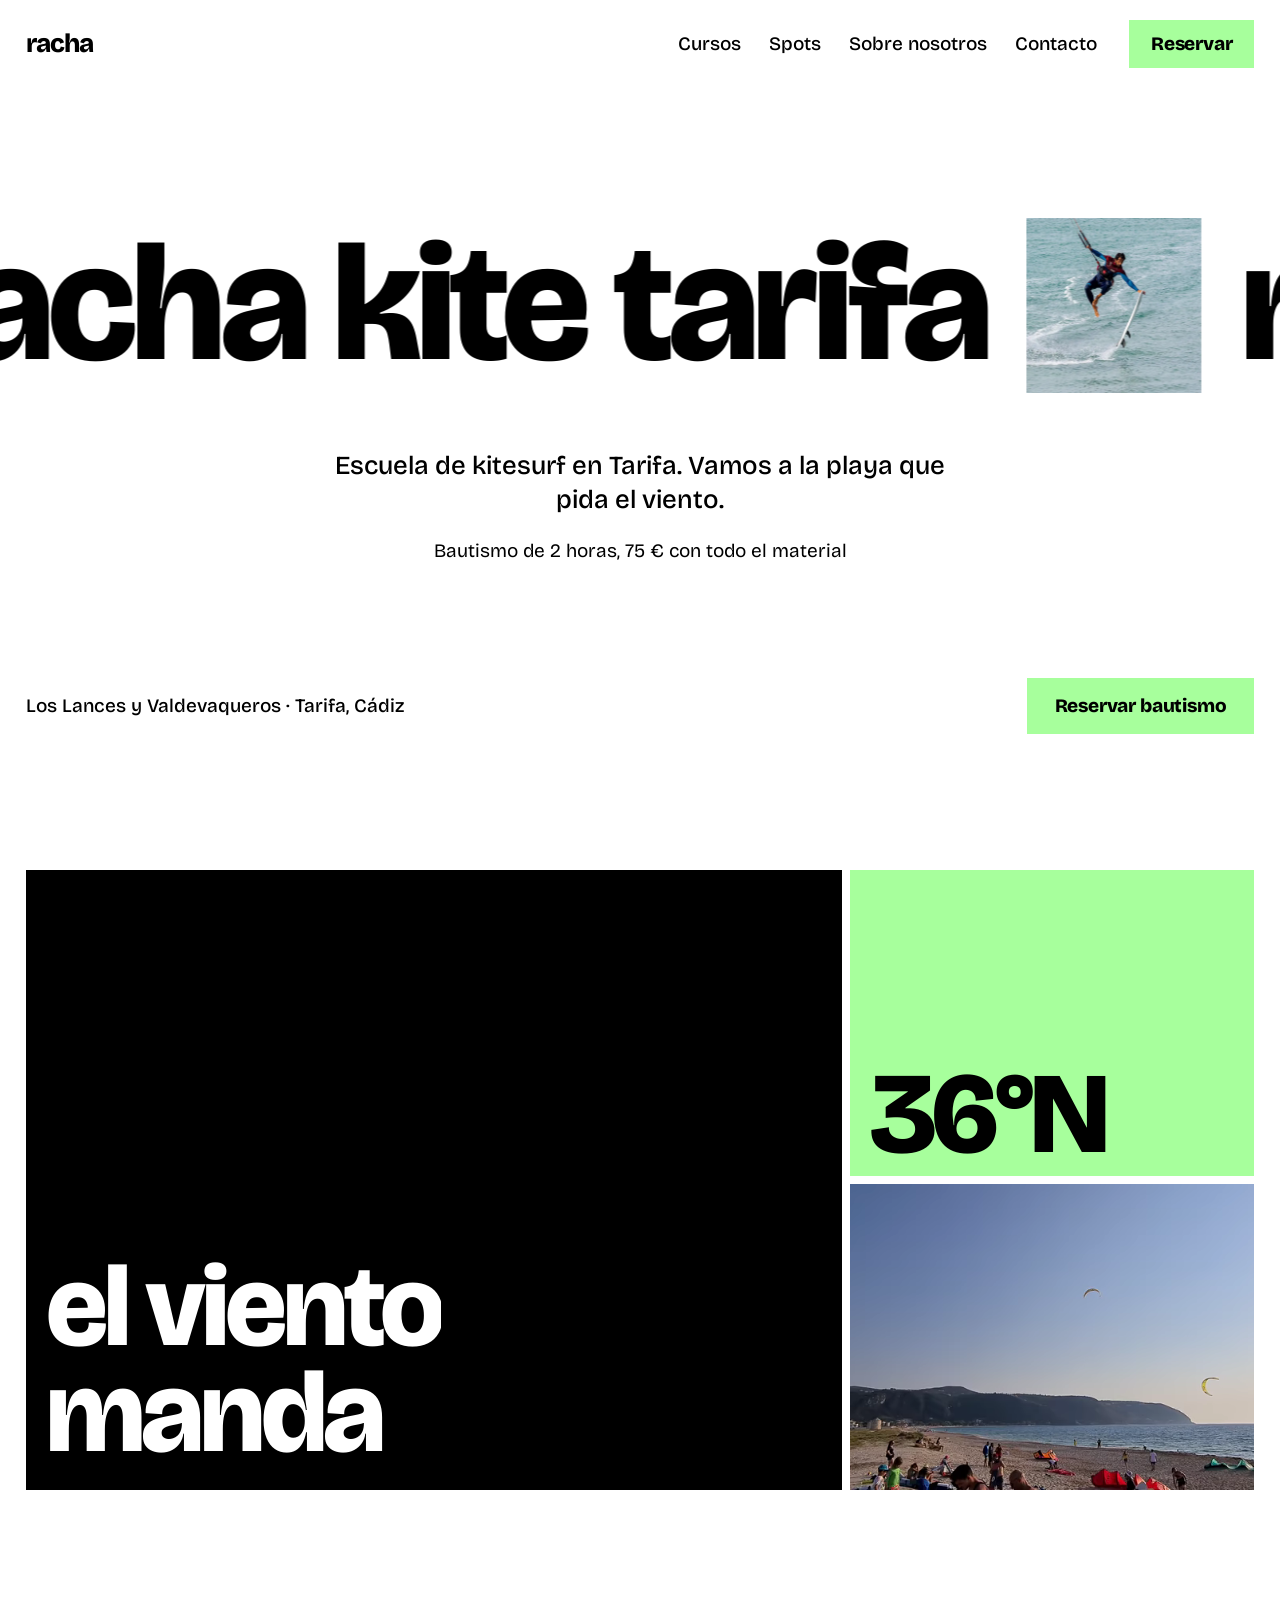
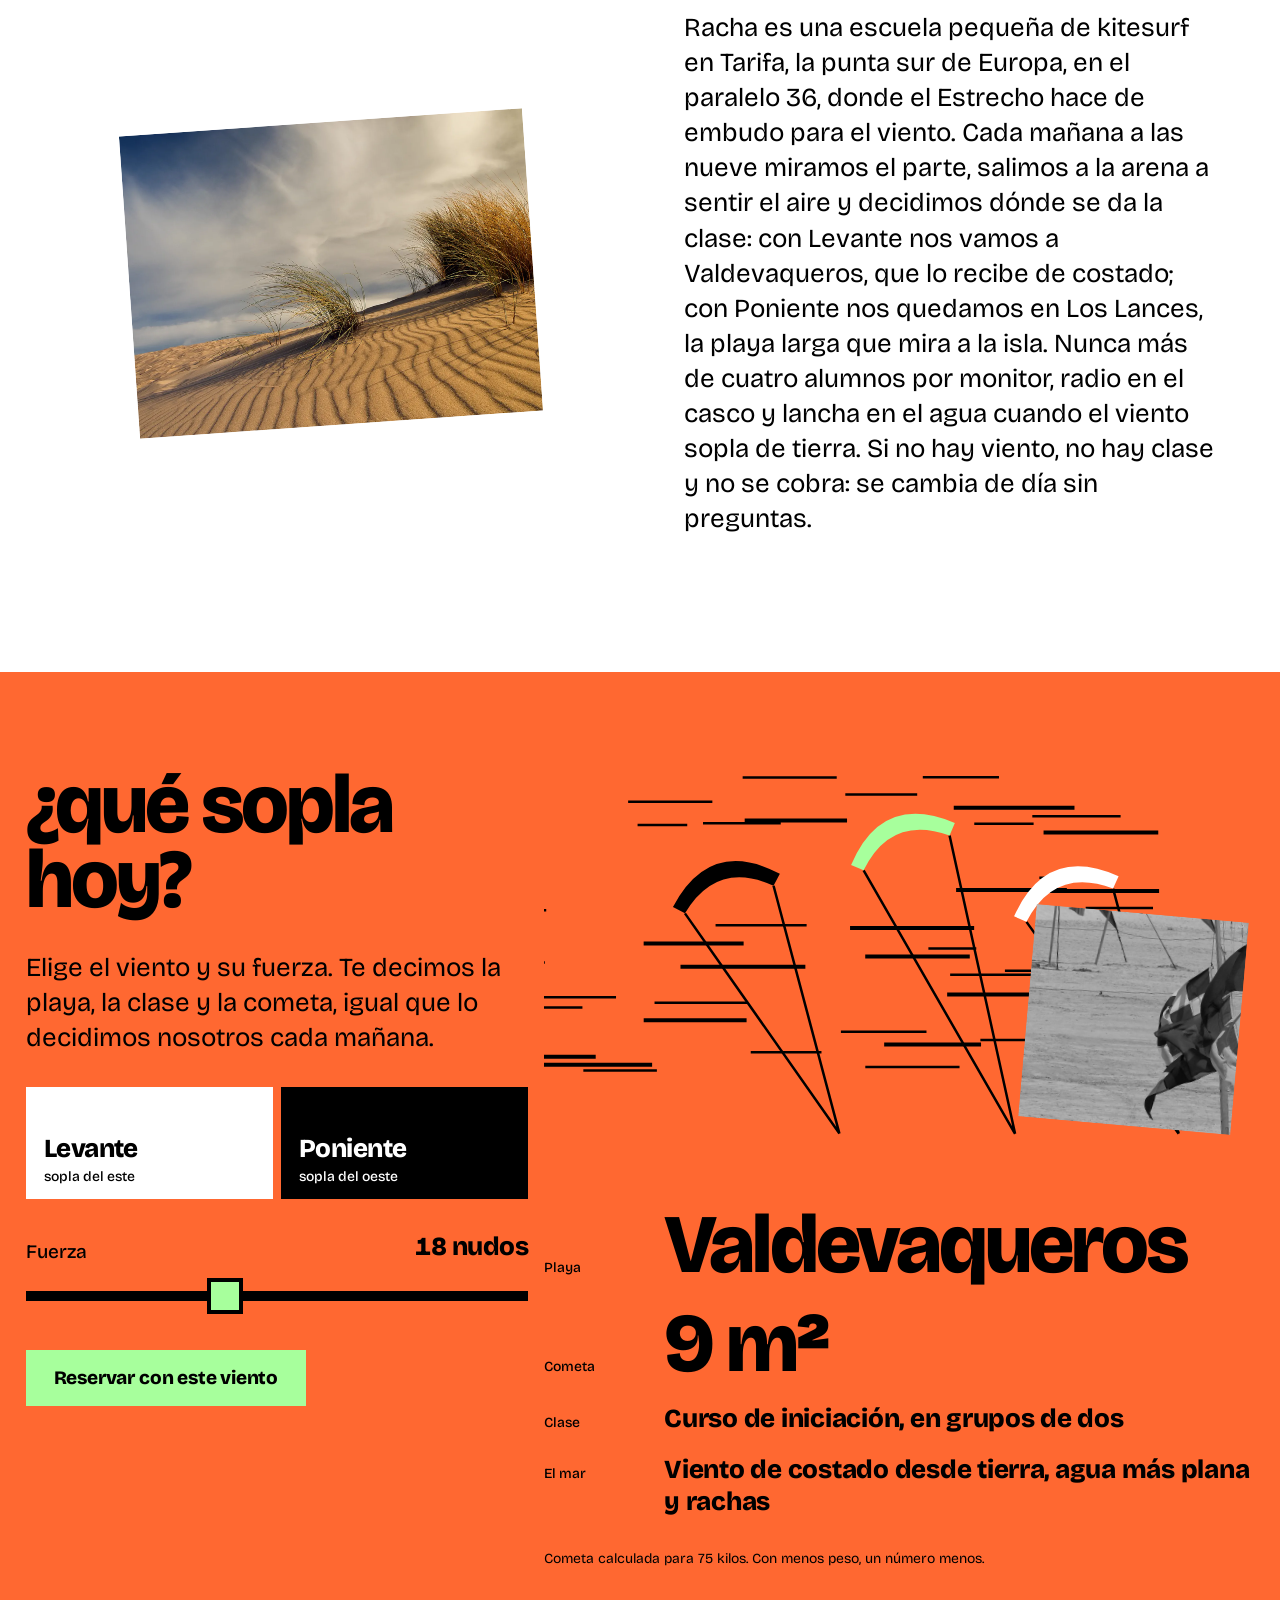
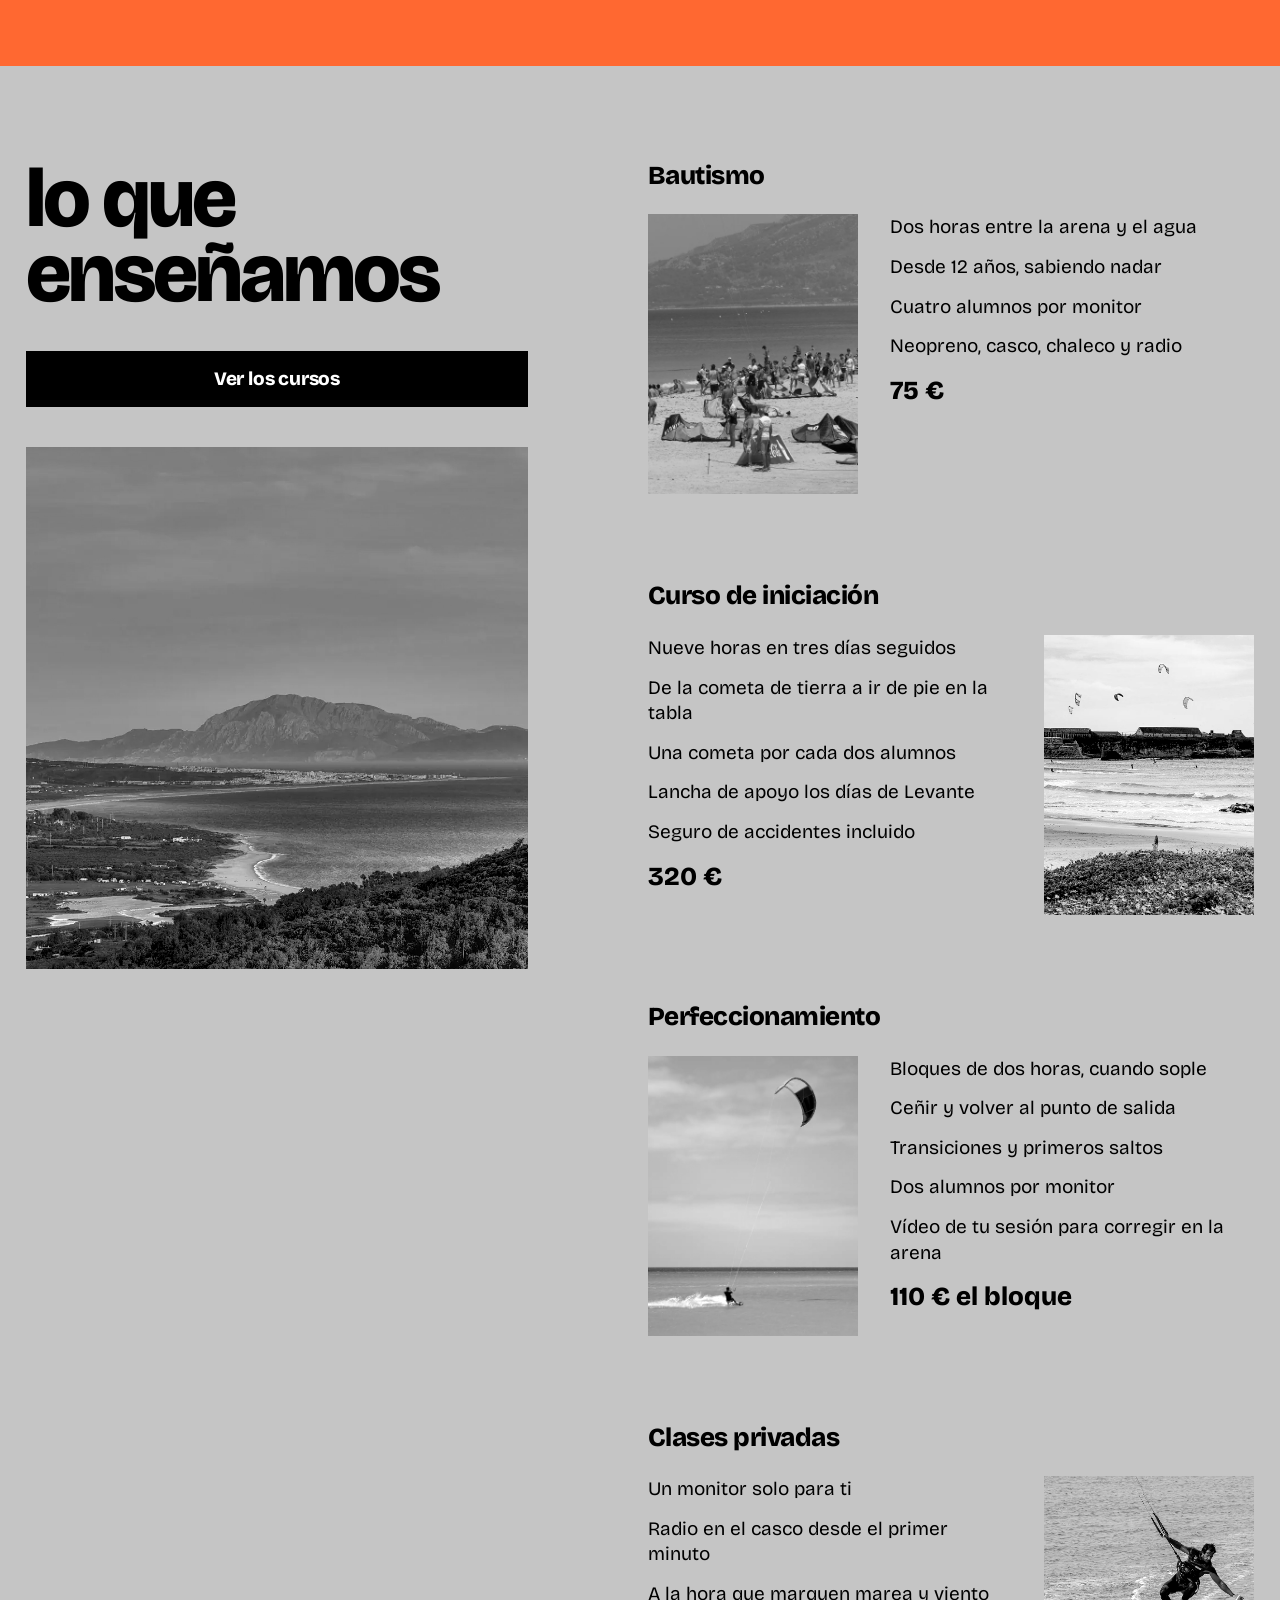
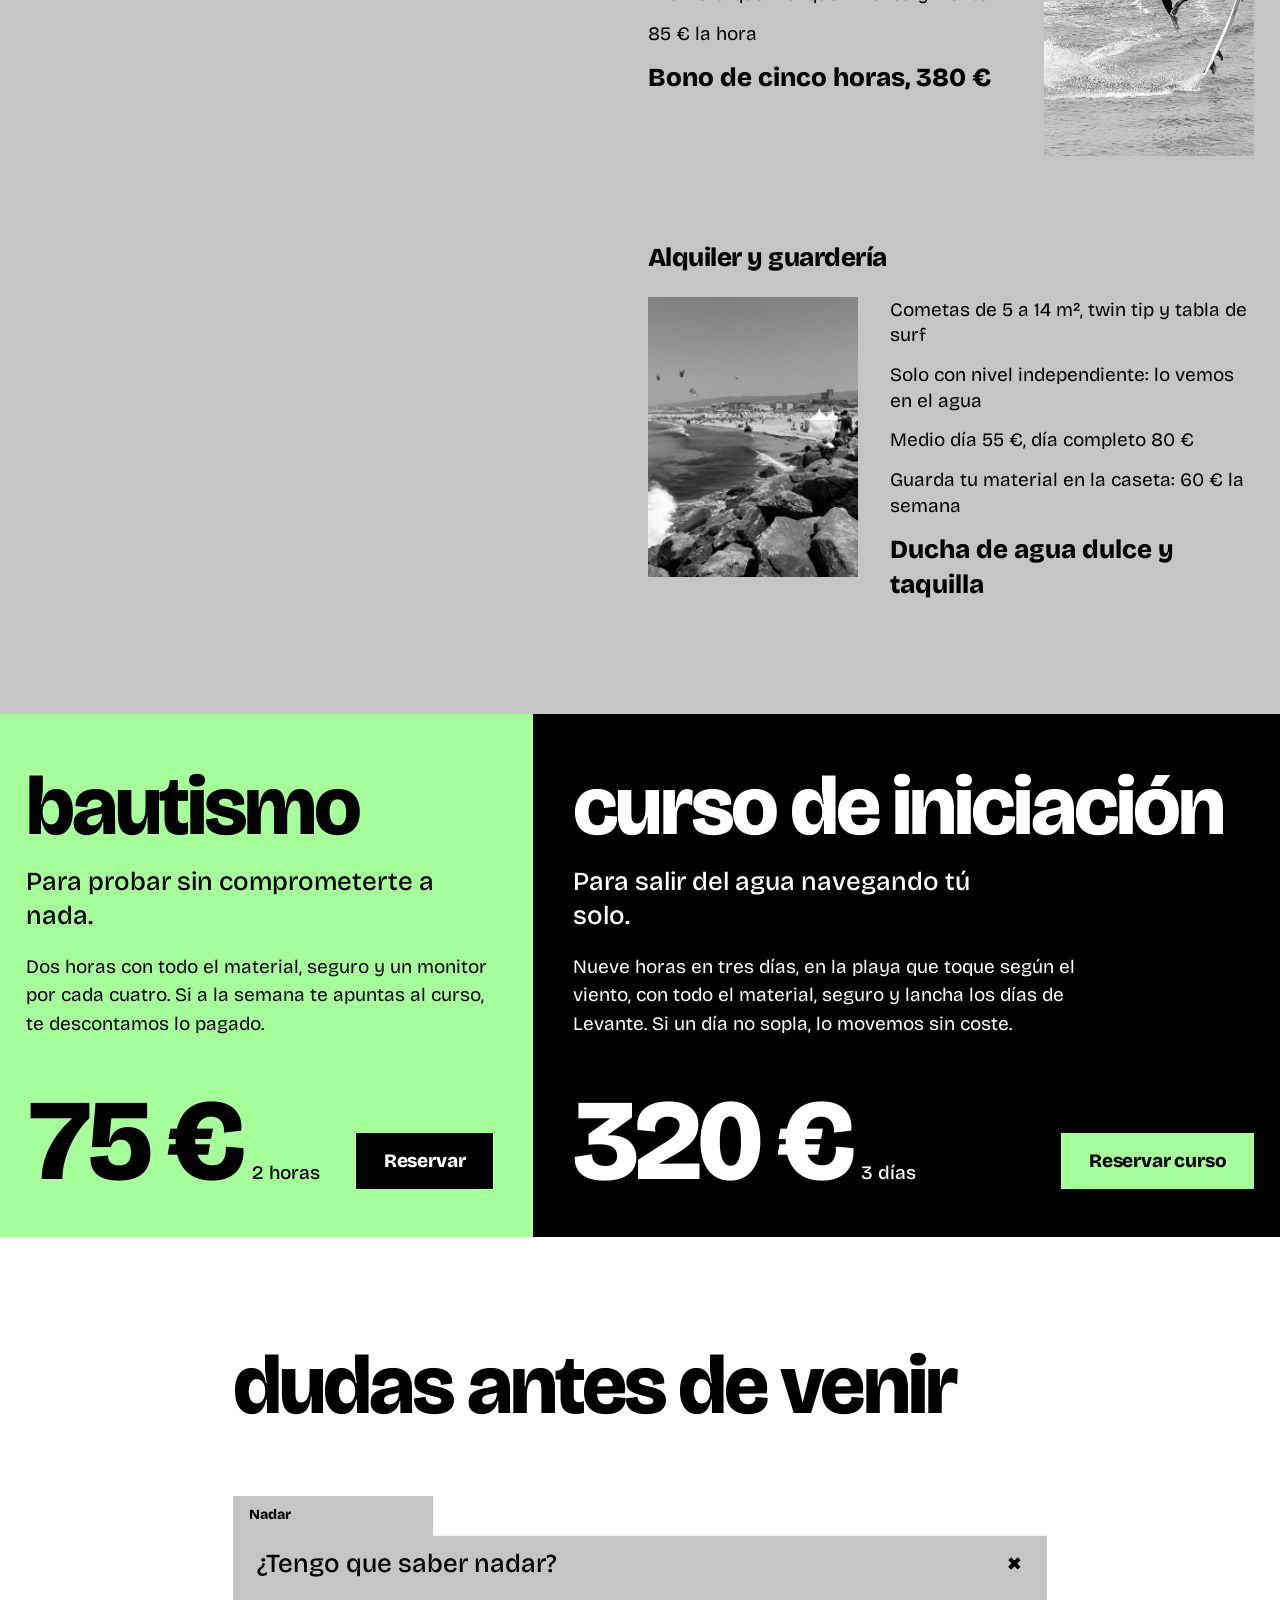
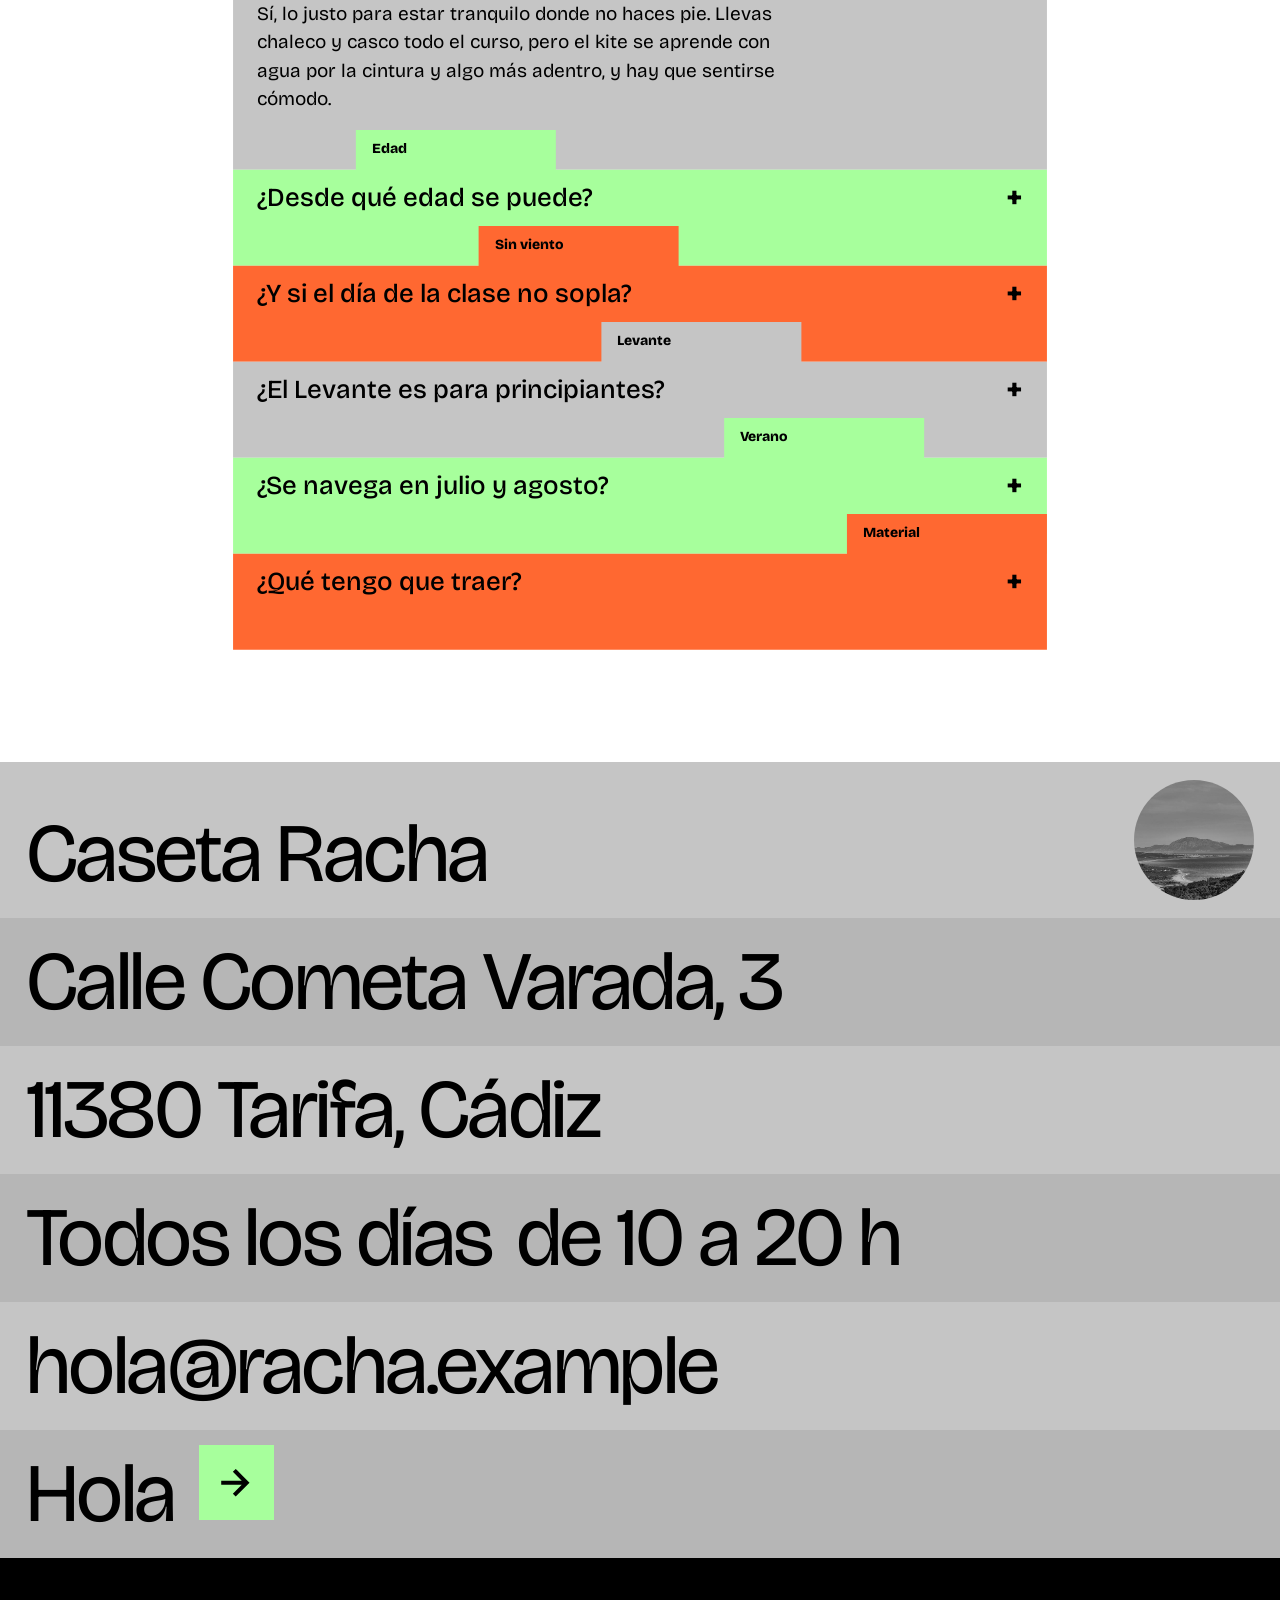
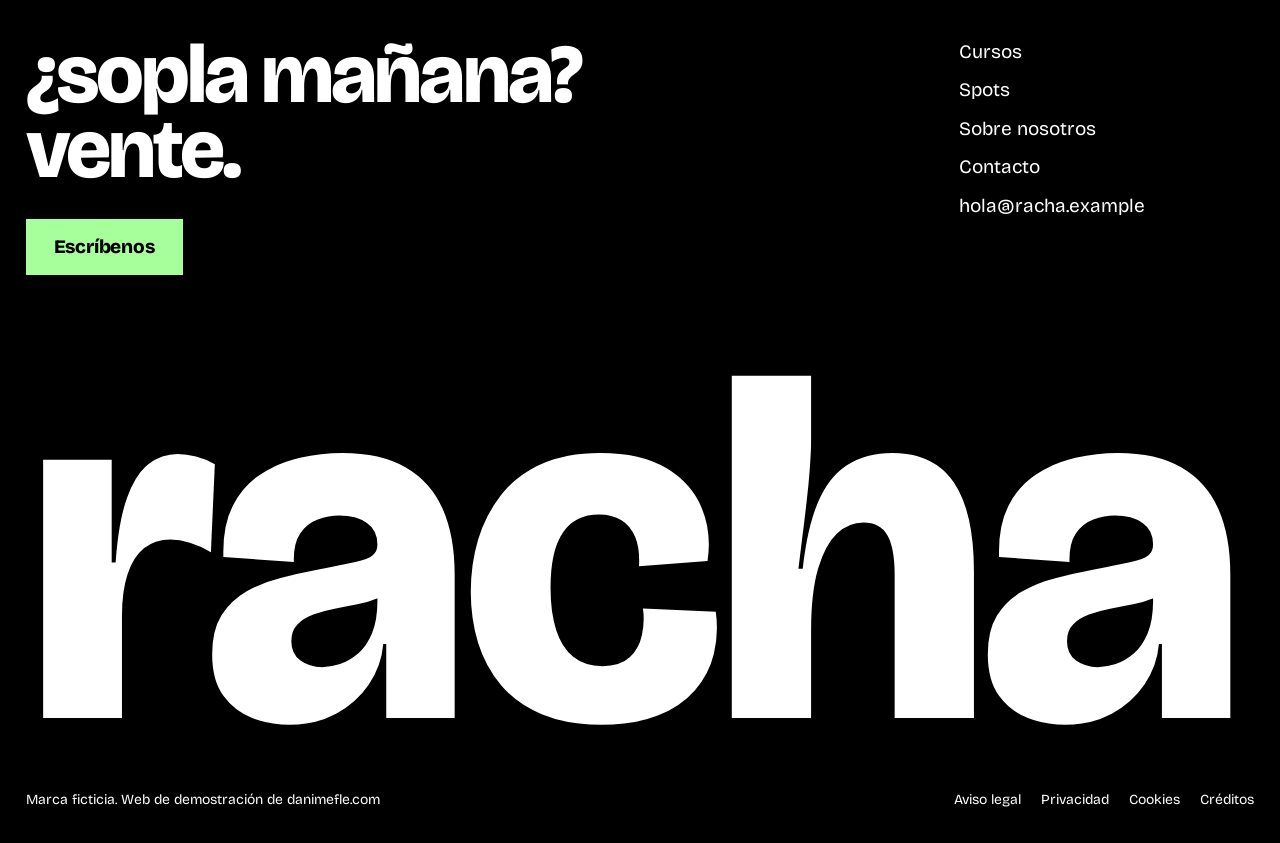
==== index.html @ 8146a3fa "Web de demostración completa: portada, páginas del negocio, contacto, legales y créditos" ====
<!doctype html>
<!--
  index.html: Portada de Racha, escuela de kitesurf (ficticia) en Tarifa / Home page
  Racha es una marca ficticia: web de demostración de danimefle.com.
  Racha is a fictitious brand: demo site by danimefle.com.
-->
<html lang="es">
<head>
  <meta charset="utf-8">
  <meta name="viewport" content="width=device-width, initial-scale=1">
  <title>Racha · Escuela de kitesurf en Tarifa</title>
  <meta name="description" content="Escuela de kitesurf en Tarifa (marca ficticia): bautismo, cursos de iniciación y perfeccionamiento, clases privadas y alquiler, en la playa que pida el viento.">
  <!-- Negocio ficticio: que no salga en buscadores / Fictitious business: keep it out of search engines -->
  <meta name="robots" content="noindex, follow">
  <link rel="canonical" href="https://racha.danimefle.com/">
  <!-- Open Graph y Twitter / Open Graph and Twitter -->
  <meta property="og:type" content="website">
  <meta property="og:site_name" content="Racha">
  <meta property="og:locale" content="es_ES">
  <meta property="og:url" content="https://racha.danimefle.com/">
  <meta property="og:title" content="Racha · Escuela de kitesurf en Tarifa">
  <meta property="og:description" content="Escuela de kitesurf en Tarifa (marca ficticia): bautismo, cursos de iniciación y perfeccionamiento, clases privadas y alquiler, en la playa que pida el viento.">
  <meta property="og:image" content="https://racha.danimefle.com/assets/og/og-portada.jpg">
  <meta property="og:image:width" content="1200">
  <meta property="og:image:height" content="630">
  <meta property="og:image:alt" content="Racha, escuela de kitesurf en Tarifa">
  <meta name="twitter:card" content="summary_large_image">
  <meta name="twitter:title" content="Racha · Escuela de kitesurf en Tarifa">
  <meta name="twitter:description" content="Escuela de kitesurf en Tarifa (marca ficticia): bautismo, cursos de iniciación y perfeccionamiento, clases privadas y alquiler, en la playa que pida el viento.">
  <meta name="twitter:image" content="https://racha.danimefle.com/assets/og/og-portada.jpg">
  <meta name="theme-color" content="#a7ff9c">
  <!-- Iconos y manifiesto / Icons and manifest -->
  <link rel="icon" href="assets/favicon.svg" type="image/svg+xml">
  <link rel="icon" href="assets/favicon-32.png" type="image/png" sizes="32x32">
  <link rel="apple-touch-icon" href="assets/apple-touch-icon.png">
  <link rel="manifest" href="site.webmanifest">
  <!-- Fuentes propias y estilos / Self-hosted fonts and styles -->
  <link rel="preload" href="assets/fonts/BricolageGrotesque-v9-latin.woff2" as="font" type="font/woff2" crossorigin>
  <link rel="stylesheet" href="assets/css/estilos.css">
  <!-- Clase js antes de pintar; analítica Plausible sin cookies; scripts de la página -->
  <!-- js class before painting; cookie-free Plausible analytics; page scripts -->
  <script src="assets/js/temprano.js"></script>
  <script defer data-domain="racha.danimefle.com" src="https://analytics.danimefle.com/js/script.js"></script>
  <script src="assets/js/movimiento.js" defer></script>
  <script src="assets/js/viento.js" defer></script>
  <!-- Datos estructurados: solo el sitio, sin negocio (es ficticio) / Structured data: site only, no business (it is fictitious) -->
  <script type="application/ld+json">{"@context":"https://schema.org","@type":"WebSite","name":"Racha","url":"https://racha.danimefle.com/","inLanguage":"es","description":"Web de demostración de una escuela de kitesurf ficticia en Tarifa."}</script>
</head>
<body>

<!-- ===================== BARRA COMÚN / COMMON BAR ===================== -->
<a class="saltar" href="#contenido">Saltar al contenido</a>
<header class="barra">
  <a class="barra__marca" href="index.html" aria-label="Racha, inicio" aria-current="page">racha</a>
  <nav class="barra__nav" aria-label="Principal">
    <ul class="barra__links">
        <li><a href="cursos.html">Cursos</a></li>
        <li><a href="spots.html">Spots</a></li>
        <li><a href="sobre-nosotros.html">Sobre nosotros</a></li>
        <li><a href="contacto.html">Contacto</a></li>
    </ul>
  </nav>
  <a class="btn btn--sm barra__cta" href="contacto.html#formulario">Reservar</a>
  <button class="barra__menu" type="button" aria-expanded="false" aria-controls="menu-movil">Menú</button>
</header>
<!-- Menú del móvil: diálogo con foco atrapado; Escape lo cierra / Phone menu: dialog with focus trap; Escape closes it -->
<div class="menu-movil" id="menu-movil" role="dialog" aria-modal="true" aria-label="Menú" hidden>
  <button class="menu-movil__cerrar" type="button">Cerrar</button>
  <nav aria-label="Menú del móvil">
    <ul>
      <li><a href="index.html" aria-current="page">Inicio</a></li>
        <li><a href="cursos.html">Cursos</a></li>
        <li><a href="spots.html">Spots</a></li>
        <li><a href="sobre-nosotros.html">Sobre nosotros</a></li>
        <li><a href="contacto.html">Contacto</a></li>
    </ul>
  </nav>
  <a class="btn" href="contacto.html#formulario">Reservar</a>
</div>

<main id="contenido" tabindex="-1">
<!-- ===================== HÉROE: la cinta con fotos / HERO: the tape with photos ===================== -->
<section class="hero" id="inicio" aria-label="Portada">
  <!-- Bloque central: la cinta con el nombre y las fotos, y la frase que dice qué es esto.
       La cinta se mueve con el viento elegido; la primera copia es el texto real y las demás van ocultas
       a lectores de pantalla. -->
  <!-- Middle block: the tape with the name and the photos, and the sentence saying what this is.
       The tape moves with the chosen wind; the first copy is the real text and the rest are hidden
       from screen readers. -->
  <div class="hero__mid">
    <h1 class="hero__line" data-linea>
      <span class="hero__track" data-pista>
        <span class="hero__seg">racha kite tarifa<span class="hero__pic"><img src="assets/img/kiter-cuadrado.webp" width="720" height="720" alt="" fetchpriority="high"></span></span>
        <span class="hero__seg" aria-hidden="true">racha kite tarifa<span class="hero__pic"><img src="assets/img/isla-cuadrado.webp" width="720" height="720" alt=""></span></span>
        <span class="hero__seg" aria-hidden="true">racha kite tarifa<span class="hero__pic"><img src="assets/img/cometas-cuadrado.webp" width="720" height="720" alt=""></span></span>
        <span class="hero__seg" aria-hidden="true">racha kite tarifa<span class="hero__pic"><img src="assets/img/kiter-cuadrado.webp" width="720" height="720" alt=""></span></span>
        <span class="hero__seg" aria-hidden="true">racha kite tarifa<span class="hero__pic"><img src="assets/img/isla-cuadrado.webp" width="720" height="720" alt=""></span></span>
        <span class="hero__seg" aria-hidden="true">racha kite tarifa<span class="hero__pic"><img src="assets/img/cometas-cuadrado.webp" width="720" height="720" alt=""></span></span>
      </span>
    </h1>

    <div class="hero__copy">
      <p class="hero__say" data-r style="--i:2">Escuela de kitesurf en Tarifa. Vamos a la playa que pida el viento.</p>
      <p class="hero__fact" data-r style="--i:3">Bautismo de 2 horas, 75 € con todo el material</p>
    </div>
  </div>

  <!-- Fila inferior: dónde y la única acción / Bottom row: where, and the single action -->
  <div class="hero__bottom">
    <p class="hero__where">Los Lances y Valdevaqueros · Tarifa, Cádiz</p>
    <a class="btn hero__cta" href="contacto.html?curso=bautismo#formulario">Reservar bautismo</a>
  </div>
</section>

<!-- ===================== INTRO: tablero de baldosas ===================== -->
<!-- ===================== INTRO: statement tiles board ===================== -->
<section class="intro" aria-labelledby="t-intro">
  <div class="board">
    <!-- Baldosa A: el lema, en la baldosa más oscura -->
    <!-- Tile A: the slogan, on the darkest tile -->
    <div class="tile tile--a">
      <h2 class="slogan" id="t-intro"><span class="ln"><span data-r style="--i:0">el viento</span></span><span class="ln"><span data-r style="--i:1">manda</span></span></h2>
    </div>
    <!-- Baldosa B: una palabra a la misma talla, recortada -->
    <!-- Tile B: one word at the same size, cropped -->
    <div class="tile tile--b" aria-hidden="true"><span class="tile__word" data-r style="--i:2">36°N</span></div>
    <!-- Baldosa C: la imagen en movimiento (bucle mudo con póster) -->
    <!-- Tile C: the moving picture (muted loop with a poster) -->
    <div class="tile tile--c">
      <video class="loop" autoplay muted loop playsinline preload="metadata" poster="assets/video/cometas-atardecer-poster.webp" width="854" height="384" aria-hidden="true">
        <source src="assets/video/cometas-atardecer.webm" type="video/webm">
      </video>
    </div>
    <!-- Baldosa D: foto de la duna a la izquierda y el texto largo a la derecha -->
    <!-- Tile D: dune photo on the left and the long text on the right -->
    <div class="tile tile--d">
      <figure class="intro__pic" data-r style="--i:0">
        <img src="assets/img/duna.webp" width="1600" height="1092" alt="La arena de la duna de Valdevaqueros, rizada por el viento, con matas de barrón" loading="lazy" decoding="async">
      </figure>
      <p class="intro__text" data-r style="--i:1">Racha es una escuela pequeña de kitesurf en Tarifa, la punta sur de Europa, en el paralelo 36, donde el Estrecho hace de embudo para el viento. Cada mañana a las nueve miramos el parte, salimos a la arena a sentir el aire y decidimos dónde se da la clase: con Levante nos vamos a Valdevaqueros, que lo recibe de costado; con Poniente nos quedamos en Los Lances, la playa larga que mira a la isla. Nunca más de cuatro alumnos por monitor, radio en el casco y lancha en el agua cuando el viento sopla de tierra. Si no hay viento, no hay clase y no se cobra: se cambia de día sin preguntas.</p>
    </div>
  </div>
</section>

<!-- ===================== LA COSA VIVA: parte del viento ===================== -->
<!-- ===================== THE LIVE THING: wind report ===================== -->
<section class="viento" id="viento" aria-labelledby="t-viento">
  <div class="viento__grid">
    <!-- Columna izquierda: título, explicación corta y mandos -->
    <!-- Left column: heading, short note and controls -->
    <div class="viento__ctrl">
      <h2 class="h-head" id="t-viento" data-r style="--i:0">¿qué sopla hoy?</h2>
      <p class="viento__intro" data-r style="--i:1">Elige el viento y su fuerza. Te decimos la playa, la clase y la cometa, igual que lo decidimos nosotros cada mañana.</p>

      <form class="mandos" data-r style="--i:2" aria-describedby="nota-cometa">
        <fieldset class="dir">
          <legend class="sr">Dirección del viento</legend>
          <label class="dir__opt"><input type="radio" name="viento" value="levante" checked><span>Levante<small>sopla del este</small></span></label>
          <label class="dir__opt"><input type="radio" name="viento" value="poniente"><span>Poniente<small>sopla del oeste</small></span></label>
        </fieldset>
        <div class="fuerza">
          <label class="fuerza__lab" for="nudos">Fuerza</label>
          <output class="fuerza__num" id="nudos-out" for="nudos">18 nudos</output>
          <input class="fuerza__range" type="range" id="nudos" name="nudos" min="4" max="40" step="1" value="18" aria-valuetext="18 nudos">
        </div>
      </form>
      <a class="btn viento__cta" data-r style="--i:3" id="reserva-viento" href="contacto.html?viento=levante&amp;nudos=18#formulario">Reservar con este viento</a>
    </div>

    <!-- Columna derecha: el escenario (rayas de viento y cometas) y la respuesta -->
    <!-- Right column: the stage (wind streaks and kites) and the answer -->
    <div class="viento__out">
      <div class="stage" data-r style="--i:1" aria-hidden="true">
        <canvas class="stage__wind" width="800" height="420"></canvas>
        <svg class="stage__kites" viewBox="0 0 800 420" preserveAspectRatio="xMidYMid meet">
          <!-- Tres cometas de arco: su tamaño sigue a los m² recomendados -->
          <!-- Three arc kites: their size follows the recommended m² -->
          <g data-kite="0" transform="translate(220 120)">
            <path class="k-line" d="M0 0"/>
            <path class="k-body k-body--ink" d="M-70 10 Q0 -60 70 10 L58 22 Q0 -30 -58 22 Z"/>
          </g>
          <g data-kite="1" transform="translate(420 90)">
            <path class="k-line" d="M0 0"/>
            <path class="k-body k-body--mint" d="M-70 10 Q0 -60 70 10 L58 22 Q0 -30 -58 22 Z"/>
          </g>
          <g data-kite="2" transform="translate(620 140)">
            <path class="k-line" d="M0 0"/>
            <path class="k-body k-body--paper" d="M-70 10 Q0 -60 70 10 L58 22 Q0 -30 -58 22 Z"/>
          </g>
        </svg>
        <figure class="stage__flags">
          <img src="assets/img/banderas.webp" width="900" height="900" alt="" loading="lazy" decoding="async">
        </figure>
      </div>

      <!-- La respuesta: valores por defecto escritos en el HTML (funciona sin JS) -->
      <!-- The answer: default values written in the HTML (works without JS) -->
      <dl class="parte">
        <div class="parte__row" data-r style="--i:2"><dt>Playa</dt><dd id="o-playa">Valdevaqueros</dd></div>
        <div class="parte__row" data-r style="--i:3"><dt>Cometa</dt><dd id="o-cometa">9 m²</dd></div>
        <div class="parte__row parte__row--wide" data-r style="--i:4"><dt>Clase</dt><dd id="o-curso">Curso de iniciación, en grupos de dos</dd></div>
        <div class="parte__row parte__row--wide" data-r style="--i:5"><dt>El mar</dt><dd id="o-mar">Viento de costado desde tierra, agua más plana y rachas</dd></div>
      </dl>
      <p class="solo-lector" id="resumen-parte" role="status"></p>
      <p class="parte__nota" id="nota-cometa">Cometa calculada para 75 kilos. Con menos peso, un número menos.</p>
    </div>
  </div>
</section>

<!-- ===================== CURSOS: título fijo y filas que pasan ===================== -->
<!-- ===================== COURSES: pinned heading, passing rows ===================== -->
<section class="cursos" id="cursos" aria-labelledby="t-cursos">
  <div class="cursos__grid">
    <!-- Columna fija: el título y una foto grande del Estrecho que acompañan mientras pasan los cursos -->
    <!-- Pinned column: the heading and a large photo of the Strait that stay while the courses pass -->
    <div class="cursos__side">
      <h2 class="cursos__h" id="t-cursos">lo que enseñamos</h2>
      <a class="btn btn--ink" href="cursos.html">Ver los cursos</a>
      <figure class="cursos__pic"><img src="assets/img/estrecho.webp" width="1400" height="933" alt="El Estrecho desde la sierra de Tarifa, con la playa abajo y la costa de Marruecos enfrente" loading="lazy" decoding="async"></figure>
    </div>
    <div class="cursos__list">

      <!-- Bloque: bautismo / Block: taster -->
      <article class="curso" data-r style="--i:0">
        <h3 class="curso__t">Bautismo</h3>
        <div class="curso__row">
          <figure class="curso__pic"><img src="assets/img/lances-cometas.webp" width="1600" height="1200" alt="Cometas de colores tendidas en la arena de Los Lances, con gente y la sierra al fondo" loading="lazy" decoding="async"></figure>
          <ul class="curso__ul">
            <li>Dos horas entre la arena y el agua</li>
            <li>Desde 12 años, sabiendo nadar</li>
            <li>Cuatro alumnos por monitor</li>
            <li>Neopreno, casco, chaleco y radio</li>
            <li>75 €</li>
          </ul>
        </div>
      </article>

      <!-- Bloque: iniciación / Block: beginner course -->
      <article class="curso curso--flip" data-r style="--i:0">
        <h3 class="curso__t">Curso de iniciación</h3>
        <div class="curso__row">
          <figure class="curso__pic"><img src="assets/img/isla.webp" width="1600" height="952" alt="Cometas en el aire delante de la Isla de las Palomas, en Tarifa" loading="lazy" decoding="async"></figure>
          <ul class="curso__ul">
            <li>Nueve horas en tres días seguidos</li>
            <li>De la cometa de tierra a ir de pie en la tabla</li>
            <li>Una cometa por cada dos alumnos</li>
            <li>Lancha de apoyo los días de Levante</li>
            <li>Seguro de accidentes incluido</li>
            <li>320 €</li>
          </ul>
        </div>
      </article>

      <!-- Bloque: perfeccionamiento / Block: improver -->
      <article class="curso" data-r style="--i:0">
        <h3 class="curso__t">Perfeccionamiento</h3>
        <div class="curso__row">
          <figure class="curso__pic"><img src="assets/img/sotavento.webp" width="900" height="1350" alt="Una cometa verde tira de un kiter que corre sobre agua turquesa" loading="lazy" decoding="async"></figure>
          <ul class="curso__ul">
            <li>Bloques de dos horas, cuando sople</li>
            <li>Ceñir y volver al punto de salida</li>
            <li>Transiciones y primeros saltos</li>
            <li>Dos alumnos por monitor</li>
            <li>Vídeo de tu sesión para corregir en la arena</li>
            <li>110 € el bloque</li>
          </ul>
        </div>
      </article>

      <!-- Bloque: clases privadas / Block: private lessons -->
      <article class="curso curso--flip" data-r style="--i:0">
        <h3 class="curso__t">Clases privadas</h3>
        <div class="curso__row">
          <figure class="curso__pic"><img src="assets/img/kiter.webp" width="1600" height="1067" alt="Kiter en pleno salto, agarrado a la barra, con la tabla en la mano" loading="lazy" decoding="async"></figure>
          <ul class="curso__ul">
            <li>Un monitor solo para ti</li>
            <li>Radio en el casco desde el primer minuto</li>
            <li>A la hora que marquen marea y viento</li>
            <li>85 € la hora</li>
            <li>Bono de cinco horas, 380 €</li>
          </ul>
        </div>
      </article>

      <!-- Bloque: alquiler y guardería / Block: rental and storage -->
      <article class="curso" data-r style="--i:0">
        <h3 class="curso__t">Alquiler y guardería</h3>
        <div class="curso__row">
          <figure class="curso__pic"><img src="assets/img/lances-escollera.webp" width="1600" height="1200" alt="Escollera de Los Lances con cometas en el cielo y la playa de Tarifa al fondo" loading="lazy" decoding="async"></figure>
          <ul class="curso__ul">
            <li>Cometas de 5 a 14 m², twin tip y tabla de surf</li>
            <li>Solo con nivel independiente: lo vemos en el agua</li>
            <li>Medio día 55 €, día completo 80 €</li>
            <li>Guarda tu material en la caseta: 60 € la semana</li>
            <li>Ducha de agua dulce y taquilla</li>
          </ul>
        </div>
      </article>

    </div>
  </div>
</section>

<!-- ===================== PRECIOS: dos planes, dos campos ===================== -->
<!-- ===================== PRICING: two plans, two fields ===================== -->
<section class="precios" id="precios" aria-label="Precios">
  <!-- Plan pequeño: bautismo (campo menta, columnas 1 a 5) -->
  <!-- Small plan: taster (mint field, columns 1 to 5) -->
  <div class="plan plan--a">
    <h2 class="plan__name" data-r style="--i:0">bautismo</h2>
    <p class="plan__who" data-r style="--i:1">Para probar sin comprometerte a nada.</p>
    <p class="plan__inc" data-r style="--i:2">Dos horas con todo el material, seguro y un monitor por cada cuatro. Si a la semana te apuntas al curso, te descontamos lo pagado.</p>
    <div class="plan__foot" data-r style="--i:3">
      <p class="plan__price">75 €<span>2 horas</span></p>
      <a class="btn btn--ink" href="contacto.html?curso=bautismo#formulario">Reservar</a>
    </div>
  </div>
  <!-- Plan principal: curso de iniciación (campo negro, columnas 6 a 12) -->
  <!-- Main plan: beginner course (black field, columns 6 to 12) -->
  <div class="plan plan--b">
    <h2 class="plan__name" data-r style="--i:0">curso de iniciación</h2>
    <p class="plan__who" data-r style="--i:1">Para salir del agua navegando tú solo.</p>
    <p class="plan__inc" data-r style="--i:2">Nueve horas en tres días, en la playa que toque según el viento, con todo el material, seguro y lancha los días de Levante. Si un día no sopla, lo movemos sin coste.</p>
    <div class="plan__foot" data-r style="--i:3">
      <p class="plan__price">320 €<span>3 días</span></p>
      <a class="btn" href="contacto.html?curso=iniciacion#formulario">Reservar curso</a>
    </div>
  </div>
</section>

<!-- ===================== DUDAS: fichas con pestaña ===================== -->
<!-- ===================== FAQ: tabbed index cards ===================== -->
<section class="dudas" id="dudas" aria-labelledby="t-dudas">
  <h2 class="h-head dudas__h" id="t-dudas" data-r style="--i:0">dudas antes de venir</h2>
  <!-- Acordeón exclusivo nativo (details con el mismo name): una ficha abierta cada vez, sin JS -->
  <!-- Native exclusive accordion (details sharing a name): one card open at a time, no JS -->
  <div class="fichas">
    <details class="ficha" name="dudas" open style="--n:0">
      <summary><span class="ficha__tab">Nadar</span><span class="ficha__q">¿Tengo que saber nadar?</span></summary>
      <p class="ficha__a">Sí, lo justo para estar tranquilo donde no haces pie. Llevas chaleco y casco todo el curso, pero el kite se aprende con agua por la cintura y algo más adentro, y hay que sentirse cómodo.</p>
    </details>
    <details class="ficha" name="dudas" style="--n:1">
      <summary><span class="ficha__tab">Edad</span><span class="ficha__q">¿Desde qué edad se puede?</span></summary>
      <p class="ficha__a">Desde los 12 años con autorización firmada y a partir de unos 40 kilos: con menos peso, la cometa te gana. Por arriba no hay límite si te encuentras en forma.</p>
    </details>
    <details class="ficha" name="dudas" style="--n:2">
      <summary><span class="ficha__tab">Sin viento</span><span class="ficha__q">¿Y si el día de la clase no sopla?</span></summary>
      <p class="ficha__a">No hay clase y no se cobra. Te proponemos otro día de tu semana o te devolvemos el dinero. Lo decidimos a las nueve de la mañana con el parte y te avisamos por mensaje.</p>
    </details>
    <details class="ficha" name="dudas" style="--n:3">
      <summary><span class="ficha__tab">Levante</span><span class="ficha__q">¿El Levante es para principiantes?</span></summary>
      <p class="ficha__a">El flojo sí; el fuerte, no. Sopla de tierra hacia el mar y llega a rachas, así que con Levante damos clase en Valdevaqueros, en grupos más pequeños y con lancha en el agua. Con Levante, la iniciación sale hasta unos 18 nudos; por encima pasamos a perfeccionamiento o nos quedamos en la arena.</p>
    </details>
    <details class="ficha" name="dudas" style="--n:4">
      <summary><span class="ficha__tab">Verano</span><span class="ficha__q">¿Se navega en julio y agosto?</span></summary>
      <p class="ficha__a">Sí, pero solo por los pasillos balizados para kite, porque las playas se llenan de bañistas. Te llevamos al que toca y te enseñamos a entrar y salir por él.</p>
    </details>
    <details class="ficha" name="dudas" style="--n:5">
      <summary><span class="ficha__tab">Material</span><span class="ficha__q">¿Qué tengo que traer?</span></summary>
      <p class="ficha__a">Bañador, crema solar, agua y algo de comer. Neopreno, arnés, casco, chaleco y tabla los ponemos nosotros. Si tienes escarpines, tráelos.</p>
    </details>
  </div>
</section>

<!-- ===================== CONTACTO: la dirección en filas grandes ===================== -->
<!-- ===================== CONTACT: the address in display rows ===================== -->
<section class="contacto" id="contacto" aria-labelledby="t-contacto">
  <div class="fila fila--photo" data-r style="--i:0">
    <h2 class="fila__t" id="t-contacto">Caseta Racha</h2>
    <figure class="fila__pic"><img src="assets/img/estrecho.webp" width="1400" height="933" alt="El Estrecho desde la sierra de Tarifa, con la playa abajo y la costa de Marruecos enfrente" loading="lazy" decoding="async"></figure>
  </div>
  <p class="fila" data-r style="--i:1">Calle Cometa Varada, 3</p>
  <p class="fila" data-r style="--i:2">11380 Tarifa, Cádiz</p>
  <p class="fila fila--horas" data-r style="--i:3"><span>Todos los días</span> <span>de 10 a 20 h</span></p>
  <a class="fila fila--link" data-r style="--i:4" href="mailto:hola@racha.example">hola@racha.example</a>
  <p class="fila fila--hola" data-r style="--i:5">
    <span>Hola</span>
    <a class="arrow" href="contacto.html" aria-label="Ir a la página de contacto">
      <svg viewBox="0 0 24 24" width="24" height="24" aria-hidden="true"><path d="M4 12h14M12 5l7 7-7 7" fill="none" stroke="currentColor" stroke-width="2.6" stroke-linecap="square"/></svg>
    </a>
  </p>
</section>
</main>

<!-- ===================== PIE COMÚN / COMMON FOOTER ===================== -->
<footer class="pie">
  <div class="pie__top">
    <div class="pie__inv">
      <h2 class="pie__h" data-r style="--i:0">¿sopla mañana?<br>vente.</h2>
      <a class="btn" data-r style="--i:1" href="contacto.html#formulario">Escríbenos</a>
    </div>
    <ul class="pie__links" data-r style="--i:2">
      <li><a class="lnk" href="cursos.html">Cursos</a></li>
      <li><a class="lnk" href="spots.html">Spots</a></li>
      <li><a class="lnk" href="sobre-nosotros.html">Sobre nosotros</a></li>
      <li><a class="lnk" href="contacto.html">Contacto</a></li>
      <li><a class="lnk" href="mailto:hola@racha.example">hola@racha.example</a></li>
    </ul>
  </div>
  <!-- El nombre a todo el ancho, entero / The name across the full width, whole -->
  <p class="pie__mark" aria-hidden="true"><span data-r style="--i:0">racha</span></p>
  <!-- Aviso de demostración y enlaces legales / Demo notice and legal links -->
  <div class="pie__legal">
    <p class="pie__demo">Marca ficticia. Web de demostración de <a class="lnk" href="https://danimefle.com">danimefle.com</a></p>
    <ul>
      <li><a class="lnk" href="aviso-legal.html">Aviso legal</a></li>
      <li><a class="lnk" href="privacidad.html">Privacidad</a></li>
      <li><a class="lnk" href="cookies.html">Cookies</a></li>
      <li><a class="lnk" href="creditos.html">Créditos</a></li>
    </ul>
  </div>
</footer>

</body>
</html>
---- assets/css/estilos.css ----
/*
  estilos.css: Hoja de estilos de Racha, escuela de kite en Tarifa.
  estilos.css: Stylesheet for Racha, kite school in Tarifa.
  Dirección: «alto y plano»: tipo muy pesado, colores planos a pleno y rejilla estricta.
  Direction: "loud and flat": very heavy type, flat full-strength colour and a strict grid.
*/

/* ===================== FUENTES / FONTS ===================== */
/* Bricolage Grotesque (Mathieu Triay, SIL OFL 1.1, ver assets/fonts/OFL.txt): un solo fichero variable
   con los pesos 400 a 800 (los que se piden a Google Fonts) y tamaño óptico automático, servido desde el propio sitio. */
/* Bricolage Grotesque (Mathieu Triay, SIL OFL 1.1, see assets/fonts/OFL.txt): one variable file
   with weights 400 to 800 (the ones requested from Google Fonts) and automatic optical size, served from the site itself. */
@font-face {
  font-family: "Bricolage Grotesque";
  src: url("../fonts/BricolageGrotesque-v9-latin.woff2") format("woff2");
  font-weight: 400 800;
  font-style: normal;
  font-display: swap;
}

/* ===================== TOKENS ===================== */
/* Colores, tallas de letra, márgenes y curvas de movimiento: todo lo demás tira de aquí */
/* Colours, type sizes, margins and motion curves: everything else reads from here */
:root {
  --bg: #ffffff;
  --surface: #f5f5f5;
  --ink: #000000;
  --muted: #666666;
  --accent: #a7ff9c;
  --accent-ink: #000000;
  --grey: #c5c5c5;
  --grey-2: #b6b6b6;
  --mint: #a7ff9c;
  --orange: #ff6831;
  --black: #000000;
  --paper: #ffffff;

  /* Cinco pasos de letra / Five type steps */
  --step-small: clamp(0.8125rem, 0.79rem + 0.1vw, 0.875rem);
  --step-body: clamp(1.0625rem, 1rem + 0.25vw, 1.1875rem);
  --step-lead: clamp(1.25rem, 1.1rem + 0.7vw, 1.625rem);
  --step-head: clamp(2.5rem, 1.2rem + 5vw, 5.5rem);
  --step-display: clamp(4rem, 9vw, 8.25rem);

  /* Un solo par de márgenes y un hueco de rejilla para toda la página */
  /* One pair of margins and one grid gap for the whole page */
  /* Margen con tope: a partir de 1816 px el contenido se centra en 1760 px y los fondos siguen a sangre */
  /* Capped margin: from 1816px the content centres at 1760px while backgrounds stay full-bleed */
  --m: max(clamp(20px, 2vw, 28px), calc((100vw - 1760px) / 2));
  --gap: 8px;

  /* Movimiento / Motion */
  --ease-out: cubic-bezier(0.22, 1, 0.36, 1);
  --ease-expo: cubic-bezier(0.16, 1, 0.3, 1);
  --ease-soft: cubic-bezier(0.33, 1, 0.68, 1);
  --t-press: 140ms;
  --t-hover: 180ms;
  --t-ui: 240ms;
  --t-reveal: 800ms;
}

/* ===================== BASE ===================== */
*, *::before, *::after { box-sizing: border-box; }
html { -webkit-text-size-adjust: 100%; scroll-behavior: smooth; }
body {
  margin: 0;
  font-optical-sizing: auto;
  background: var(--bg);
  color: var(--ink);
  font-family: "Bricolage Grotesque", "Arial Narrow", Arial, sans-serif;
  font-size: var(--step-body);
  line-height: 1.5;
  font-weight: 400;
  overflow-x: clip;
}
img, video, svg, canvas { display: block; max-width: 100%; }
h1, h2, h3, p, ul, dl, dd, figure { margin: 0; }
ul { padding: 0; list-style: none; }
a { color: inherit; }
::selection { background: var(--mint); color: var(--ink); }
:focus-visible { outline: 3px solid var(--ink); outline-offset: 3px; }
.sr { position: absolute; width: 1px; height: 1px; overflow: hidden; clip: rect(0 0 0 0); white-space: nowrap; }

/* Título de sección grande / Large section heading */
.h-head {
  font-size: var(--step-head);
  font-weight: 800;
  line-height: 0.9;
  letter-spacing: -0.035em;
}

/* ===================== CONTROLES / CONTROLS ===================== */
/* Un único botón: rectángulo plano, esquinas rectas, relleno menta */
/* A single button: flat rectangle, square corners, mint fill */
.btn {
  display: inline-flex;
  align-items: center;
  justify-content: center;
  min-height: 56px;
  padding: 0 28px;
  background: var(--accent);
  color: var(--accent-ink);
  font-weight: 800;
  font-size: var(--step-body);
  text-decoration: none;
  letter-spacing: -0.01em;
  border: 0;
  cursor: pointer;
  transition: transform var(--t-ui) var(--ease-out), background-color var(--t-hover) ease, color var(--t-hover) ease;
}
.btn:hover { transform: translateY(-3px); background: var(--ink); color: var(--accent); }
.btn:active { transform: translateY(0) scale(0.97); transition-duration: var(--t-press); }
/* Variante negra sobre campos claros / Black variant on light fields */
.btn--ink { background: var(--ink); color: var(--paper); }
.btn--ink:hover { background: var(--paper); color: var(--ink); }

/* Enlace de texto con subrayado que crece al pasar */
/* Text link with an underline that grows on hover */
.lnk {
  text-decoration: underline;
  text-decoration-thickness: 2px;
  text-underline-offset: 0.22em;
  text-decoration-color: transparent;
  transition: text-decoration-color var(--t-hover) ease, text-underline-offset var(--t-ui) var(--ease-out);
}
.lnk:hover { text-decoration-color: currentColor; text-underline-offset: 0.12em; }

/* ===================== HÉROE / HERO ===================== */
/* La cinta de texto lleva las fotos dentro: todo se mueve junto y nada pasa por detrás de nada */
/* The text tape carries the photos inside it: everything moves together, nothing slides behind anything */
.hero {
  position: relative;
  display: flex;
  flex-direction: column;
  min-height: clamp(540px, calc(86svh - 88px), 780px);
  padding: 0 0 40px;
  background: var(--bg);
  overflow: clip;
}
/* Bloque central: la cinta y la frase, centrado en el alto libre */
/* Middle block: the tape and the sentence, centred in the free height */
.hero__mid { margin-block: auto; padding: 48px 0; }

/* La cinta: una sola fila sin cortes; el tamaño tiene tope para pantallas grandes */
/* The tape: one row, no wrapping; the size is capped for large screens */
.hero__line {
  font-size: clamp(120px, 13vw, 230px);
  font-weight: 800;
  line-height: 0.9;
  letter-spacing: -0.035em;
  white-space: nowrap;
  overflow: clip;
  padding: 0.1em 0;
}
.hero__track { display: inline-flex; align-items: center; will-change: transform; }
.hero__seg { display: inline-flex; align-items: center; gap: 0.24em; padding-right: 0.24em; }
/* Foto cuadrada dentro de la cinta, del alto de las letras / Square photo inside the tape, as tall as the letters */
.hero__pic {
  flex: none;
  width: 1.05em;
  height: 1.05em;
  overflow: clip;
  background: var(--ink);
}
.hero__pic img { width: 100%; height: 100%; object-fit: cover; }

.hero__copy { margin: 40px var(--m) 0; text-align: center; }
.hero__say {
  max-width: 36ch;
  margin: 0 auto;
  font-size: var(--step-lead);
  line-height: 1.3;
  font-weight: 500;
}
.hero__fact {
  margin-top: 20px;
  font-size: var(--step-body);
  color: var(--ink);
}
.hero__bottom {
  position: relative;
  z-index: 2;
  margin: 0 var(--m);
  display: flex;
  justify-content: space-between;
  align-items: center;
  gap: 16px;
}
.hero__where { font-size: var(--step-body); font-weight: 500; }

/* ===================== INTRO: tablero de baldosas / statement tiles ===================== */
.intro { padding: 96px var(--m) 0; }
.board {
  display: grid;
  grid-template-columns: repeat(12, minmax(0, 1fr));
  grid-template-rows: clamp(220px, 34svh, 360px) clamp(220px, 34svh, 360px) auto;
  gap: var(--gap);
}
.tile { position: relative; overflow: clip; }
/* Baldosa A: negra, lema abajo a la izquierda / Tile A: black, slogan bottom-left */
.tile--a {
  grid-column: 1 / 9;
  grid-row: 1 / 3;
  background: var(--black);
  color: var(--paper);
  display: flex;
  align-items: flex-end;
  padding: 20px;
}
.slogan {
  font-size: var(--step-display);
  font-weight: 800;
  line-height: 0.86;
  letter-spacing: -0.035em;
}
.slogan .ln { display: block; overflow: clip; padding-bottom: 0.06em; }
.slogan .ln > span { display: inline-block; }
/* Baldosa B: menta, una palabra recortada / Tile B: mint, one cropped word */
.tile--b {
  grid-column: 9 / 13;
  grid-row: 1;
  background: var(--mint);
  display: flex;
  align-items: flex-end;
  padding: 0 0 12px 20px;
}
.tile__word {
  display: inline-block;
  font-size: var(--step-display);
  font-weight: 800;
  line-height: 0.86;
  letter-spacing: -0.035em;
  white-space: nowrap;
}
/* Baldosa C: el vídeo cubre la baldosa / Tile C: the video covers the tile */
.tile--c { grid-column: 9 / 13; grid-row: 2; background: var(--black); }
.tile--c video { width: 100%; height: 100%; object-fit: cover; }
/* Baldosa D: foto inclinada a la izquierda, texto en columnas 7 a 12 */
/* Tile D: tilted photo on the left, text in columns 7 to 12 */
.tile--d {
  grid-column: 1 / 13;
  grid-row: 3;
  display: grid;
  grid-template-columns: repeat(12, minmax(0, 1fr));
  gap: var(--gap);
  align-items: center;
  padding: 72px 0 0;
  overflow: visible;
}
.intro__pic {
  grid-column: 2 / 6;
  aspect-ratio: 4 / 3;
  overflow: clip;
  rotate: -4deg;
}
.intro__pic img { width: 100%; height: 100%; object-fit: cover; }
.intro__text {
  grid-column: 7 / 13;
  padding: 40px;
  font-size: var(--step-lead);
  line-height: 1.35;
  font-weight: 400;
}

/* ===================== LA COSA VIVA: parte del viento / wind report ===================== */
.viento {
  overflow: clip;
  margin-top: 96px;
  background: var(--orange);
  color: var(--ink);
  padding: 96px var(--m);
}
.viento__grid {
  display: grid;
  grid-template-columns: repeat(12, minmax(0, 1fr));
  gap: 16px;
  align-items: start;
}
.viento__ctrl { grid-column: 1 / 6; display: flex; flex-direction: column; gap: 32px; }
.viento__intro { max-width: 34ch; font-size: var(--step-lead); line-height: 1.35; }
.viento__cta { align-self: flex-start; }
.viento__out { grid-column: 6 / 13; }

/* Mandos: dos botones de dirección y la barra de nudos */
/* Controls: two direction buttons and the knots slider */
.mandos { display: flex; flex-direction: column; gap: 28px; }
.dir { display: grid; grid-template-columns: 1fr 1fr; gap: var(--gap); border: 0; padding: 0; margin: 0; }
.dir__opt { position: relative; cursor: pointer; }
.dir__opt input { position: absolute; opacity: 0; inset: 0; margin: 0; cursor: pointer; }
.dir__opt span {
  display: flex;
  flex-direction: column;
  min-height: 112px;
  justify-content: flex-end;
  padding: 16px 18px;
  background: var(--black);
  color: var(--paper);
  font-size: var(--step-lead);
  font-weight: 800;
  letter-spacing: -0.02em;
  line-height: 1;
  transition: background-color var(--t-hover) ease, color var(--t-hover) ease, transform var(--t-ui) var(--ease-out);
}
.dir__opt small { margin-top: 8px; font-size: var(--step-small); font-weight: 500; letter-spacing: 0; }
.dir__opt:hover span { transform: translateY(-3px); }
.dir__opt input:checked + span { background: var(--paper); color: var(--ink); }
.dir__opt input:focus-visible + span { outline: 3px solid var(--ink); outline-offset: 3px; }
.dir__opt:active span { transform: scale(0.98); }

.fuerza { display: grid; grid-template-columns: auto 1fr; align-items: end; gap: 8px 16px; }
.fuerza__lab { font-weight: 500; }
.fuerza__num {
  justify-self: end;
  font-size: var(--step-lead);
  font-weight: 800;
  letter-spacing: -0.02em;
  font-variant-numeric: tabular-nums;
}
/* Barra de nudos: pista negra gruesa, tirador menta cuadrado */
/* Knots slider: thick black track, square mint thumb */
.fuerza__range {
  grid-column: 1 / -1;
  width: 100%;
  height: 44px;
  margin: 0;
  background: transparent;
  -webkit-appearance: none;
  appearance: none;
  cursor: pointer;
}
.fuerza__range::-webkit-slider-runnable-track { height: 10px; background: var(--black); }
.fuerza__range::-moz-range-track { height: 10px; background: var(--black); }
.fuerza__range::-webkit-slider-thumb {
  -webkit-appearance: none;
  width: 36px;
  height: 36px;
  margin-top: -13px;
  background: var(--mint);
  border: 4px solid var(--black);
  transition: transform var(--t-ui) var(--ease-out);
}
.fuerza__range::-moz-range-thumb { width: 28px; height: 28px; background: var(--mint); border: 4px solid var(--black); border-radius: 0; }
.fuerza__range:active::-webkit-slider-thumb { transform: scale(1.18); }
.fuerza__range:focus-visible { outline: 3px solid var(--ink); outline-offset: 4px; }

/* Escenario: lienzo de viento + cometas en SVG + foto de banderas inclinada */
/* Stage: wind canvas + SVG kites + tilted flags photo */
.stage {
  position: relative;
  aspect-ratio: 800 / 420;
  background: var(--orange);
}
.stage__wind, .stage__kites { position: absolute; inset: 0; width: 100%; height: 100%; }
.k-body--ink { fill: var(--black); }
.k-body--mint { fill: var(--mint); }
.k-body--paper { fill: var(--paper); }
.k-line { fill: none; stroke: var(--black); stroke-width: 2.5; vector-effect: non-scaling-stroke; }
.stage__flags {
  position: absolute;
  right: 2%;
  bottom: 4%;
  width: 30%;
  aspect-ratio: 1;
  overflow: clip;
  rotate: 5deg;
}
.stage__flags img { width: 100%; height: 100%; object-fit: cover; filter: grayscale(1) contrast(1.1); }

/* La respuesta del parte / The report's answer */
.parte {
  display: flex;
  flex-direction: column;
  gap: 20px;
  margin-top: 64px;
}
/* Cada fila: la etiqueta a la izquierda y el valor a su lado (no encima) */
/* Each row: the label on the left and the value beside it (not above) */
.parte__row { display: grid; grid-template-columns: 6.5rem minmax(0, 1fr); align-items: baseline; gap: 16px; }
.parte dt { font-size: var(--step-small); font-weight: 500; }
.parte dd {
  font-size: var(--step-head);
  font-weight: 800;
  line-height: 0.95;
  letter-spacing: -0.035em;
}
.parte__row--wide dd { font-size: var(--step-lead); line-height: 1.2; letter-spacing: -0.01em; }
/* Destello al cambiar un valor / Flash when a value changes */
.parte dd.is-new { animation: dd-in 520ms var(--ease-out); }
@keyframes dd-in { from { opacity: 0.2; transform: translateY(10px); } to { opacity: 1; transform: none; } }
.parte__nota { margin-top: 32px; font-size: var(--step-small); }

/* ===================== CURSOS: título fijo, filas que pasan / pinned heading ===================== */
.cursos { background: var(--grey); padding: 96px var(--m) 112px; }
.cursos__grid { display: grid; grid-template-columns: repeat(12, minmax(0, 1fr)); gap: 16px; align-items: start; }
/* Columna izquierda fija: título + foto, para que el campo gris no quede vacío */
/* Pinned left column: heading + photo, so the grey field is not left empty */
.cursos__side { grid-column: 1 / 6; position: sticky; top: 32px; display: flex; flex-direction: column; gap: 40px; }
.cursos__pic { width: min(100%, 520px); aspect-ratio: 4 / 5; max-height: 58svh; overflow: clip; background: var(--ink); }
.cursos__pic img { width: 100%; height: 100%; object-fit: cover; object-position: 40% center; filter: grayscale(1) contrast(1.08); }
.cursos__h {
  font-size: var(--step-head);
  font-weight: 800;
  line-height: 0.9;
  letter-spacing: -0.035em;
  max-width: 7ch;
}
.cursos__list { grid-column: 7 / 13; display: flex; flex-direction: column; gap: 88px; }
.curso__t { font-size: var(--step-lead); font-weight: 800; letter-spacing: -0.02em; line-height: 1.1; margin-bottom: 24px; }
.curso__row { display: flex; gap: 32px; align-items: flex-start; }
.curso--flip .curso__row { flex-direction: row-reverse; justify-content: flex-end; }
.curso__pic { flex: 0 0 210px; aspect-ratio: 3 / 4; overflow: clip; background: var(--ink); }
.curso__pic img { width: 100%; height: 100%; object-fit: cover; filter: grayscale(1) contrast(1.08); transition: transform 900ms var(--ease-soft); }
.curso:hover .curso__pic img { transform: scale(1.05); }
.curso__ul { display: flex; flex-direction: column; gap: 14px; font-size: var(--step-body); line-height: 1.35; flex: 1; }
.curso__ul li:last-child { font-weight: 800; font-size: var(--step-lead); }

/* ===================== PRECIOS: dos campos / two fields ===================== */
.precios { display: grid; grid-template-columns: minmax(0, 5fr) minmax(0, 7fr); }
.plan {
  display: flex;
  flex-direction: column;
  padding: 56px 40px 48px;
}
.plan--a { background: var(--mint); color: var(--ink); padding-left: var(--m); }
.plan--b { background: var(--black); color: var(--paper); padding-right: var(--m); }
.plan__name {
  font-size: var(--step-head);
  font-weight: 800;
  line-height: 0.9;
  letter-spacing: -0.035em;
}
.plan__who { margin-top: 20px; max-width: 26ch; font-size: var(--step-lead); line-height: 1.3; font-weight: 500; }
.plan__inc { margin-top: 20px; max-width: 42ch; }
.plan__foot {
  margin-top: auto;
  padding-top: 56px;
  display: flex;
  align-items: flex-end;
  justify-content: space-between;
  gap: 24px;
}
.plan__price {
  font-size: var(--step-display);
  font-weight: 800;
  line-height: 0.82;
  letter-spacing: -0.045em;
  font-variant-numeric: tabular-nums;
}
.plan__price span { font-size: var(--step-body); font-weight: 500; letter-spacing: 0; margin-left: 12px; }

/* ===================== DUDAS: fichas con pestaña / tabbed index cards ===================== */
.dudas { padding: 112px var(--m) 112px; display: grid; grid-template-columns: repeat(12, minmax(0, 1fr)); gap: 16px; }
.dudas__h { grid-column: 3 / 11; font-size: var(--step-head); margin-bottom: 56px; }
.fichas { grid-column: 3 / 11; }
/* Cada ficha es una sola forma: cuerpo + pestaña recortada con clip-path */
/* Each card is one shape: body + tab cut with clip-path */
.ficha {
  --tab-w: 200px;
  --tab-h: 40px;
  --tab-x: calc(var(--n) * min(150px, (100% - var(--tab-w)) / 5));
  position: relative;
  margin-top: calc(var(--tab-h) * -1);
  padding-top: var(--tab-h);
  background: var(--grey);
  clip-path: polygon(var(--tab-x) 0, calc(var(--tab-x) + var(--tab-w)) 0, calc(var(--tab-x) + var(--tab-w)) var(--tab-h), 100% var(--tab-h), 100% 100%, 0 100%, 0 var(--tab-h), var(--tab-x) var(--tab-h));
  padding-bottom: 40px;
}
.ficha:first-child { margin-top: 0; }
.ficha:nth-child(3n + 2) { background: var(--mint); }
.ficha:nth-child(3n) { background: var(--orange); }
.ficha summary {
  display: block;
  list-style: none;
  cursor: pointer;
  padding: 0 24px;
}
.ficha summary::-webkit-details-marker { display: none; }
.ficha__tab {
  position: absolute;
  top: 0;
  left: var(--tab-x);
  width: var(--tab-w);
  height: var(--tab-h);
  display: flex;
  align-items: center;
  padding: 0 16px;
  font-size: var(--step-small);
  font-weight: 800;
}
.ficha__q {
  display: flex;
  align-items: center;
  justify-content: space-between;
  gap: 16px;
  min-height: 56px;
  font-size: var(--step-lead);
  font-weight: 500;
  transition: transform var(--t-ui) var(--ease-out);
}
/* Signo que gira al abrir / Sign that turns when opening */
.ficha__q::after {
  content: "+";
  font-size: 32px;
  font-weight: 800;
  line-height: 1;
  transition: transform var(--t-ui) var(--ease-out);
}
.ficha[open] .ficha__q::after { transform: rotate(45deg); }
.ficha summary:hover .ficha__q { transform: translateX(6px); }
.ficha summary:focus-visible { outline: 3px solid var(--ink); outline-offset: -6px; }
.ficha__a { max-width: 50ch; padding: 8px 24px 16px; font-size: var(--step-body); }
.ficha[open] .ficha__a { animation: ficha-in 420ms var(--ease-out); }
@keyframes ficha-in { from { opacity: 0; transform: translateY(-8px); } to { opacity: 1; transform: none; } }

/* ===================== CONTACTO: filas grandes / display rows ===================== */
.contacto { background: var(--grey); }
.fila {
  display: flex;
  align-items: flex-end;
  gap: 24px;
  min-height: 128px;
  padding: 0 var(--m) 22px;
  font-size: var(--step-head);
  font-weight: 400;
  line-height: 1;
  letter-spacing: -0.03em;
  text-decoration: none;
  background: var(--grey);
}
.fila:nth-child(even) { background: var(--grey-2); }
.fila__t { font: inherit; letter-spacing: inherit; }
.fila--photo { justify-content: space-between; align-items: center; padding-top: 18px; padding-bottom: 18px; }
.fila--photo .fila__t { align-self: flex-end; padding-bottom: 4px; }
.fila__pic { width: 120px; height: 120px; border-radius: 50%; overflow: clip; flex: none; }
.fila__pic img { width: 100%; height: 100%; object-fit: cover; filter: grayscale(1); }
.fila--link { transition: background-color var(--t-hover) ease; }
.fila--link:hover { background: var(--mint); }
.fila--horas span { white-space: nowrap; }
/* Botón de flecha: el mismo rectángulo que el resto, a 0,9 em */
/* Arrow button: the same rectangle as the rest, 0.9em across */
.arrow {
  width: 0.9em;
  height: 0.9em;
  align-self: center;
  display: inline-flex;
  align-items: center;
  justify-content: center;
  background: var(--accent);
  color: var(--ink);
  transition: transform var(--t-ui) var(--ease-out), background-color var(--t-hover) ease;
}
.arrow svg { width: 50%; height: 50%; }
.arrow:hover { transform: translateX(8px); background: var(--ink); color: var(--accent); }
.arrow:active { transform: scale(0.94); }

/* ===================== PIE: invitación y nombre entero / footer ===================== */
/* Pie compacto: invitación y enlaces, el nombre a todo el ancho y entero, y la fila legal */
/* Compact footer: invitation and links, the full name across the width, and the legal row */
.pie {
  position: relative;
  background: var(--black);
  color: var(--paper);
  overflow: clip;
  padding: 80px var(--m) 28px;
}
.pie__top { display: grid; grid-template-columns: repeat(12, minmax(0, 1fr)); gap: 16px; align-items: start; }
.pie__inv { grid-column: 1 / 8; display: flex; flex-direction: column; align-items: flex-start; gap: 32px; }
.pie__h {
  font-size: var(--step-head);
  font-weight: 800;
  line-height: 0.9;
  letter-spacing: -0.035em;
}
.pie__links { grid-column: 10 / 13; display: flex; flex-direction: column; gap: 10px; font-size: var(--step-body); }
/* El nombre ocupa el ancho del contenido sin cortarse (proporción medida con Bricolage Grotesque 800 y -0,02 em: el nombre mide unos 2,47 em) */
/* The name fills the content width without being cut (measured with Bricolage Grotesque 800 and -0.02em: the name is about 2.47em wide) */
.pie__mark {
  margin: 56px 0 24px;
  font-size: min(calc((100vw - 2 * var(--m)) * 0.398), 680px);
  font-weight: 800;
  line-height: 0.8;
  letter-spacing: -0.02em;
  white-space: nowrap;
  padding: 0.06em 0 0.02em;
  overflow: clip;
}
.pie__mark span { display: inline-block; }
.pie__legal {
  display: flex;
  justify-content: space-between;
  align-items: flex-start;
  gap: 32px;
  font-size: var(--step-small);
}
.pie__legal .credits { max-width: 70ch; text-align: right; }

/* ===================== MOVIMIENTO / MOTION ===================== */
/* Estados ocultos SOLO con JS y sin «reducir movimiento»: sin JS todo se ve */
/* Hidden states ONLY with JS and without reduced motion: without JS everything shows */
@media (prefers-reduced-motion: no-preference) {
  html.js [data-r] {
    opacity: 0;
    transform: translateY(26px);
    transition: opacity var(--t-reveal) var(--ease-expo), transform var(--t-reveal) var(--ease-expo);
    transition-delay: calc(var(--i, 0) * 80ms);
  }
  html.js [data-r].is-in { opacity: 1; transform: none; }
  /* El lema sube desde su máscara / The slogan rises from its mask */
  html.js .slogan [data-r] { transform: translateY(105%); opacity: 1; transition-duration: 1000ms; }
  html.js .slogan [data-r].is-in { transform: none; }
  /* La palabra de la baldosa B entra desde la derecha / Tile B's word slides in from the right */
  html.js .tile__word[data-r] { transform: translateX(40%); }
  html.js .tile__word[data-r].is-in { transform: none; }
  /* Las filas de contacto entran desde la izquierda / Contact rows enter from the left */
  html.js .fila[data-r] { transform: translateX(-32px); }
  html.js .fila[data-r].is-in { transform: none; }
  /* El nombre del pie sube desde abajo / The footer name rises from below */
  html.js .pie__mark [data-r] { transform: translateY(35%); transition-duration: 1200ms; }
  html.js .pie__mark [data-r].is-in { transform: none; }
  /* La foto de la duna sigue moviéndose despacio / The dune photo keeps drifting slowly */
  .intro__pic img { animation: deriva 14s var(--ease-soft) infinite alternate; }
  @keyframes deriva { from { transform: scale(1.12) translateX(-3%); } to { transform: scale(1.02) translateX(2%); } }
}
/* Con movimiento reducido el vídeo se queda en el póster / With reduced motion the video stays on its poster */
@media (prefers-reduced-motion: reduce) {
  html { scroll-behavior: auto; }
  .loop { display: none; }
  .tile--c { background: url("../video/cometas-atardecer-poster.webp") center / cover no-repeat; }
}

/* ===================== MÓVIL / PHONE (≤ 760 px) ===================== */
@media (max-width: 760px) {
  /* Héroe en móvil: cinta a 30vw y botón a todo el ancho */
  /* Phone hero: tape at 30vw and a full-width button */
  .hero { min-height: 0; padding: 0 0 20px; }
  .hero__mid { padding: 40px 0 44px; }
  .hero__line { font-size: 30vw; }
  .hero__copy { margin-top: 28px; }
  .hero__fact { margin-top: 14px; }
  .hero__bottom { flex-direction: column; align-items: stretch; gap: 14px; }
  .hero__where { text-align: center; }
  .hero__cta { width: 100%; }

  /* Tablero a dos columnas / Two-column board */
  .intro { padding: 64px var(--m) 0; }
  .board { grid-template-columns: minmax(0, 1fr) minmax(0, 1fr); gap: 6px; }
  .tile--a { grid-column: 1 / 3; grid-row: 1; }
  .slogan { font-size: 17vw; }
  .board { grid-template-rows: clamp(260px, 46svh, 400px) auto auto auto; }
  .tile--b { grid-column: 1 / 3; grid-row: 2; min-height: 30vw; padding: 0 0 10px 12px; }
  .tile__word { font-size: 17vw; }
  .tile--c { grid-column: 1 / 3; grid-row: 3; aspect-ratio: 16 / 9; }
  .tile--d { grid-column: 1 / 3; grid-row: 4; grid-template-columns: 1fr; padding: 40px 0 0; gap: 32px; }
  .intro__pic { grid-column: 1; width: 82%; margin: 0 auto; }
  .intro__text { grid-column: 1; padding: 20px 0; font-size: var(--step-body); }

  /* Parte del viento apilado / Stacked wind report */
  .viento { margin-top: 72px; padding: 72px var(--m); }
  .viento__grid { grid-template-columns: 1fr; gap: 48px; }
  .viento__ctrl, .viento__out { grid-column: 1; }
  .viento__cta { align-self: stretch; }
  .dir__opt span { min-height: 92px; }
  .parte { margin-top: 48px; gap: 18px; }
  .parte__row { grid-template-columns: 4.5rem minmax(0, 1fr); gap: 10px; }
  .parte dd { font-size: var(--step-head); }
  .parte__row--wide dd { font-size: var(--step-lead); }
  .stage__flags { width: 34%; bottom: -18%; }

  /* Cursos: el título se vuelve una barra fija / Courses: heading becomes a sticky bar */
  .cursos { padding: 0 var(--m) 80px; }
  .cursos__grid { grid-template-columns: 1fr; gap: 0; }
  .cursos__side { display: contents; }
  .cursos__pic { display: none; }
  .cursos__h {
    grid-column: 1;
    position: sticky;
    top: 0;
    z-index: 2;
    max-width: none;
    margin: 0 calc(var(--m) * -1) 32px;
    padding: 12px var(--m);
    font-size: var(--step-head);
    background: var(--grey);
  }
  .cursos__list { grid-column: 1; gap: 72px; }
  .curso__row, .curso--flip .curso__row { flex-direction: column; gap: 20px; }
  .curso__pic { flex: none; width: 100%; aspect-ratio: 4 / 3; }

  /* Precios apilados: primero el plan importante / Stacked pricing: main plan first */
  .precios { grid-template-columns: 1fr; }
  .plan { padding: 40px var(--m) 24px; }
  .plan--b { order: -1; }
  .plan__name { font-size: var(--step-head); }
  .plan__price { font-size: 24vw; }
  .plan__foot { flex-direction: column; align-items: stretch; gap: 20px; }
  .plan__foot .btn { width: 100%; }

  /* Fichas más estrechas / Narrower cards */
  .dudas { padding: 80px var(--m); grid-template-columns: 1fr; }
  .dudas__h, .fichas { grid-column: 1; }
  .dudas__h { font-size: var(--step-head); margin-bottom: 40px; }
  .ficha { --tab-w: 120px; padding-bottom: 32px; }
  .ficha summary { padding: 0 20px; }
  .ficha__tab { padding: 0 12px; }
  .ficha__q { min-height: 52px; }
  .ficha__a { padding: 8px 20px 12px; }

  /* Contacto en filas al paso de título / Contact rows at the heading step */
  .fila { min-height: 84px; font-size: var(--step-head); padding: 0 var(--m) 14px; gap: 14px; }
  .fila--photo { padding-top: 12px; padding-bottom: 12px; }
  .fila__pic { width: 64px; height: 64px; }
  .fila--horas { flex-direction: column; align-items: flex-start; justify-content: flex-end; gap: 6px; }
  .fila--hola { background: var(--mint) !important; justify-content: space-between; align-items: center; padding-top: 14px; }
  .arrow { width: 56px; height: 56px; background: var(--ink); color: var(--mint); }

  /* Pie móvil / Phone footer */
  .pie { padding-top: 64px; }
  .pie__top { grid-template-columns: 1fr; gap: 40px; }
  .pie__inv, .pie__links { grid-column: 1; }
  .pie__h { font-size: var(--step-head); }
  .pie__inv .btn { align-self: stretch; }
  .pie__links { flex-direction: row; flex-wrap: wrap; gap: 8px 20px; }
  .pie__mark { margin: 48px 0 20px; }
  .pie__legal { flex-direction: column; align-items: flex-start; gap: 12px; }
  .pie__legal .credits { text-align: left; }
}

/* Tableta: márgenes iguales y rejillas que no se aprietan / Tablet tweaks */
@media (min-width: 761px) and (max-width: 1100px) {
  .tile--d { grid-template-columns: 1fr 1fr; }
  .intro__pic { grid-column: 1; }
  .intro__text { grid-column: 2; padding: 24px; }
  .viento__ctrl { grid-column: 1 / 13; }
  .viento__out { grid-column: 1 / 13; margin-top: 32px; }
  .cursos__side { grid-column: 1 / 13; position: static; }
  .cursos__pic { display: none; }
  .cursos__h { max-width: none; margin-bottom: 56px; }
  .cursos__list { grid-column: 1 / 13; }
  .curso__pic { flex-basis: 180px; }
  .dudas__h, .fichas { grid-column: 1 / 13; }
}

/* =====================================================================
   RONDA 3: PIEZAS COMPARTIDAS DE LA WEB COMPLETA
   ROUND 3: SHARED PIECES OF THE FULL SITE
   ===================================================================== */

/* ---------- Foco visible sobre fondos negros / Visible focus on black grounds ---------- */
.pie :focus-visible, .plan--b :focus-visible, .tile--a :focus-visible, .menu-movil :focus-visible,
.oscuro :focus-visible { outline-color: var(--paper); }

/* ---------- Saltar al contenido / Skip link ---------- */
.saltar {
  position: absolute;
  left: var(--m);
  top: -100px;
  z-index: 50;
  padding: 12px 18px;
  background: var(--ink);
  color: var(--paper);
  font-weight: 800;
  text-decoration: none;
}
.saltar:focus { top: 12px; outline-color: var(--accent); }

/* ---------- Barra de navegación común / Common navigation bar ---------- */
/* Marca a la izquierda, enlaces y una acción a la derecha; sin adornos */
/* Wordmark on the left, links and one action on the right; no chrome */
.barra {
  display: flex;
  align-items: center;
  gap: 32px;
  min-height: 88px;
  padding: 0 var(--m);
  background: var(--bg);
}
.barra__marca {
  margin-right: auto;
  font-size: var(--step-lead);
  font-weight: 800;
  letter-spacing: -0.035em;
  line-height: 1;
  text-decoration: none;
  padding: 8px 0;
}
.barra__links { display: flex; gap: 28px; font-weight: 500; }
.barra__links a {
  display: inline-block;
  padding: 8px 0;
  text-decoration: underline;
  text-decoration-thickness: 2px;
  text-underline-offset: 0.3em;
  text-decoration-color: transparent;
  transition: text-decoration-color var(--t-hover) ease, text-underline-offset var(--t-ui) var(--ease-out);
}
.barra__links a:hover { text-decoration-color: currentColor; text-underline-offset: 0.16em; }
/* Página actual: subrayado fijo en tinta / Current page: fixed ink underline */
.barra__links a[aria-current="page"] { text-decoration-color: var(--ink); text-decoration-thickness: 4px; }
.btn--sm { min-height: 48px; padding: 0 22px; }
.barra__menu { display: none; }

/* Menú del móvil: panel negro a pantalla completa, con foco atrapado (ver movimiento.js) */
/* Phone menu: full-screen black panel, with a focus trap (see movimiento.js) */
.menu-movil {
  position: fixed;
  inset: 0;
  z-index: 40;
  display: flex;
  flex-direction: column;
  padding: 20px var(--m) 32px;
  background: var(--black);
  color: var(--paper);
  overflow-y: auto;
}
.menu-movil[hidden] { display: none; }
.menu-movil__cerrar {
  align-self: flex-end;
  min-height: 48px;
  padding: 0 4px;
  background: none;
  border: 0;
  color: inherit;
  font: inherit;
  font-weight: 500;
  cursor: pointer;
}
.menu-movil ul { margin-top: 32px; display: flex; flex-direction: column; gap: 6px; }
.menu-movil a {
  display: block;
  padding: 6px 0;
  font-size: var(--step-head);
  font-weight: 800;
  line-height: 1;
  letter-spacing: -0.035em;
  text-decoration: none;
}
.menu-movil a[aria-current="page"] { color: var(--mint); }
.menu-movil .btn { margin-top: auto; align-self: stretch; }
html.menu-abierto { overflow: hidden; }

/* ---------- Pie común: lista legal / Common footer: legal list ---------- */
.pie__legal ul { display: flex; flex-wrap: wrap; gap: 4px 20px; }
.pie__legal a { display: inline-block; padding: 4px 0; min-height: 24px; }
.pie__demo a { display: inline-block; padding: 4px 0; }

/* ---------- Estado anunciado solo a lectores / Status announced to screen readers only ---------- */
.solo-lector { position: absolute; width: 1px; height: 1px; overflow: hidden; clip: rect(0 0 0 0); white-space: nowrap; }

/* =====================================================================
   CABECERA DE PÁGINA INTERIOR / INNER PAGE HEAD
   ===================================================================== */
/* Título grande a la izquierda, frase y dato a la derecha, sobre un campo de color */
/* Large title on the left, sentence and fact on the right, on a colour field */
.cabeza {
  display: grid;
  grid-template-columns: repeat(12, minmax(0, 1fr));
  gap: 16px;
  align-items: end;
  padding: 72px var(--m) 64px;
}
.cabeza--naranja { background: var(--orange); }
.cabeza--menta { background: var(--mint); }
.cabeza--gris { background: var(--grey); }
.cabeza--negra { background: var(--black); color: var(--paper); }
.cabeza__h {
  grid-column: 1 / 8;
  font-size: var(--step-display);
  font-weight: 800;
  line-height: 0.88;
  letter-spacing: -0.04em;
}
.cabeza__txt { grid-column: 8 / 13; display: flex; flex-direction: column; gap: 16px; }
.cabeza__lead { font-size: var(--step-lead); line-height: 1.3; font-weight: 500; max-width: 34ch; }
.cabeza__dato { font-weight: 800; }

/* Sección genérica de página interior / Generic inner page section */
.bloque { padding: 96px var(--m); }
.bloque--gris { background: var(--grey); }
.bloque--negro { background: var(--black); color: var(--paper); }
.bloque--naranja { background: var(--orange); }
.bloque--menta { background: var(--mint); }
.bloque__h { font-size: var(--step-head); font-weight: 800; line-height: 0.9; letter-spacing: -0.035em; margin-bottom: 48px; max-width: 16ch; }
.bloque__intro { max-width: 60ch; font-size: var(--step-lead); line-height: 1.35; margin: -24px 0 48px; }

/* Foto a sangre con pie sobre banda sólida (contraste garantizado) */
/* Full-bleed photo with a caption on a solid band (guaranteed contrast) */
.foto-ancha { position: relative; margin: 0; }
.foto-ancha img { width: 100%; height: clamp(280px, 52svh, 620px); object-fit: cover; }
.foto-ancha figcaption {
  position: absolute;
  left: var(--m);
  bottom: 20px;
  max-width: min(60ch, calc(100% - 2 * var(--m)));
  padding: 10px 14px;
  background: var(--black);
  color: var(--paper);
  font-size: var(--step-small);
}

/* =====================================================================
   CURSOS / COURSES PAGE
   ===================================================================== */
/* Escalera de niveles: cinco bloques que suben; el orden se ve por la altura */
/* Level staircase: five rising blocks; order shows through height */
.niveles { display: grid; grid-template-columns: repeat(5, minmax(0, 1fr)); gap: var(--gap); align-items: end; }
.nivel {
  display: flex;
  flex-direction: column;
  justify-content: flex-end;
  gap: 10px;
  padding: 20px;
  background: var(--black);
  color: var(--paper);
  min-height: calc(160px + var(--n) * 56px);
}
.nivel:nth-child(odd) { background: var(--ink); }
.nivel__t { font-size: var(--step-lead); font-weight: 800; letter-spacing: -0.02em; line-height: 1.05; }
.nivel p { font-size: var(--step-body); line-height: 1.35; }
.nivel__curso { font-size: var(--step-small); font-weight: 500; color: var(--mint); }

/* Ficha de curso: nombre y precio, datos, foto / Course card: name and price, facts, photo */
.ficha-curso {
  display: grid;
  grid-template-columns: repeat(12, minmax(0, 1fr));
  gap: 16px 24px;
  padding: 64px 0;
  align-items: start;
}
.ficha-curso + .ficha-curso { padding-top: 0; }
.ficha-curso__cab { grid-column: 1 / 5; display: flex; flex-direction: column; gap: 20px; }
.ficha-curso__h { hyphens: auto; font-size: clamp(2.25rem, 3.6vw, 4rem); font-weight: 800; line-height: 0.9; letter-spacing: -0.035em; }
.ficha-curso__precio { font-size: var(--step-display); font-weight: 800; line-height: 0.85; letter-spacing: -0.045em; }
.ficha-curso__precio span { display: block; margin-top: 10px; font-size: var(--step-body); font-weight: 500; letter-spacing: 0; }
.ficha-curso__datos { grid-column: 5 / 9; display: grid; gap: 14px; }
.ficha-curso__datos div { display: grid; grid-template-columns: 7.5rem minmax(0, 1fr); gap: 12px; }
.ficha-curso__datos dt { font-weight: 800; }
.ficha-curso__pic { grid-column: 9 / 13; aspect-ratio: 4 / 3; overflow: clip; }
.ficha-curso__pic img { width: 100%; height: 100%; object-fit: cover; transition: transform 900ms var(--ease-soft); }
.ficha-curso:hover .ficha-curso__pic img { transform: scale(1.04); }
.ficha-curso .btn { align-self: flex-start; }

/* Un día de curso: horas grandes y lo que pasa / A course day: large times and what happens */
.dia { display: grid; gap: 4px; }
.dia li {
  display: grid;
  grid-template-columns: minmax(0, 3fr) minmax(0, 9fr);
  gap: 16px;
  align-items: baseline;
  padding: 18px 0;
}
.dia li:nth-child(even) { background: rgba(0, 0, 0, 0.06); }
.dia time { font-size: var(--step-head); font-weight: 800; letter-spacing: -0.035em; line-height: 1; padding-left: 12px; font-variant-numeric: tabular-nums; }
.dia p { font-size: var(--step-lead); line-height: 1.3; max-width: 46ch; }

/* Franja final con acción / Closing band with an action */
.franja { display: grid; grid-template-columns: repeat(12, minmax(0, 1fr)); gap: 16px; align-items: end; padding: 80px var(--m); background: var(--mint); }
.franja__h { grid-column: 1 / 7; font-size: var(--step-head); font-weight: 800; line-height: 0.9; letter-spacing: -0.035em; }
.franja__txt { grid-column: 7 / 13; display: flex; flex-direction: column; align-items: flex-start; gap: 24px; font-size: var(--step-lead); line-height: 1.35; }

/* =====================================================================
   SPOTS
   ===================================================================== */
.mapa { display: grid; grid-template-columns: repeat(12, minmax(0, 1fr)); gap: 16px; align-items: start; }
.mapa__fig { grid-column: 1 / 8; margin: 0; }
.mapa__fig svg { width: 100%; height: auto; background: var(--orange); }
.mapa__fig figcaption { margin-top: 12px; font-size: var(--step-small); }
.mapa__ctrl { grid-column: 8 / 13; display: flex; flex-direction: column; gap: 24px; }
.mapa__ctrl .dir { grid-template-columns: 1fr; }
.mapa__res { font-size: var(--step-lead); line-height: 1.3; font-weight: 500; }
.mapa__res strong { display: block; margin-bottom: 8px; font-size: var(--step-display); font-size: min(var(--step-head), 4.6vw); font-weight: 800; letter-spacing: -0.035em; line-height: 0.95; overflow-wrap: break-word; }
/* Elementos del dibujo / Drawing parts */
.m-mar { fill: var(--orange); }
.m-tierra { fill: var(--grey); }
.m-playa { fill: var(--paper); }
.m-texto { font-family: "Bricolage Grotesque", Arial, sans-serif; font-weight: 800; font-size: 32px; fill: var(--ink); }
.m-texto--peq { font-size: 24px; font-weight: 500; }
.m-spot { fill: var(--paper); stroke: var(--ink); stroke-width: 4; transition: fill var(--t-ui) ease; }
.m-spot.is-activo { fill: var(--mint); }
.m-flecha { stroke: var(--ink); stroke-width: 5; fill: none; }
.m-flechas { transition: transform 600ms var(--ease-out); transform-box: fill-box; transform-origin: center; }
.m-flechas.is-poniente { transform: scaleX(-1); }
@media (prefers-reduced-motion: no-preference) {
  /* Las flechas avanzan y se desvanecen en el sentido del viento / Arrows travel and fade in the wind's direction */
  .m-flecha { animation: soplo 2.2s linear infinite; }
  .m-flecha:nth-child(2) { animation-delay: -0.7s; }
  .m-flecha:nth-child(3) { animation-delay: -1.4s; }
  @keyframes soplo { 0% { transform: translateX(40px); opacity: 0; } 25% { opacity: 1; } 75% { opacity: 1; } 100% { transform: translateX(-40px); opacity: 0; } }
}

/* Ficha de spot: foto y texto, alternando lado / Spot card: photo and text, alternating sides */
.spot { display: grid; grid-template-columns: repeat(12, minmax(0, 1fr)); gap: 16px 32px; align-items: center; padding: 64px 0; }
.spot__pic { grid-column: 1 / 7; aspect-ratio: 3 / 2; overflow: clip; }
.spot__pic img { width: 100%; height: 100%; object-fit: cover; }
.spot__txt { grid-column: 7 / 13; display: flex; flex-direction: column; gap: 18px; }
.spot--flip .spot__pic { grid-column: 7 / 13; grid-row: 1; }
.spot--flip .spot__txt { grid-column: 1 / 7; grid-row: 1; }
.spot__h { font-size: var(--step-head); font-weight: 800; line-height: 0.9; letter-spacing: -0.035em; }
.spot__viento { align-self: flex-start; padding: 6px 12px; background: var(--ink); color: var(--paper); font-weight: 800; }
.spot__txt p { max-width: 56ch; }
.lista-seca { display: grid; gap: 10px; }
.lista-seca li { padding-left: 1.2em; position: relative; }
.lista-seca li::before { content: ""; position: absolute; left: 0; top: 0.62em; width: 0.5em; height: 0.5em; background: currentColor; }

/* =====================================================================
   SOBRE NOSOTROS / ABOUT
   ===================================================================== */
.historia { display: grid; grid-template-columns: repeat(12, minmax(0, 1fr)); gap: 16px 32px; }
.historia__h { grid-column: 1 / 5; }
.historia__txt { grid-column: 5 / 12; display: flex; flex-direction: column; gap: 20px; font-size: var(--step-lead); line-height: 1.4; max-width: 62ch; }
/* Equipo: oficios en filas grandes, sin caras / Team: trades in large rows, no faces */
.equipo { display: grid; gap: var(--gap); }
.equipo li { display: grid; grid-template-columns: minmax(0, 4fr) minmax(0, 8fr); gap: 16px; align-items: baseline; padding: 24px 20px; background: var(--paper); color: var(--ink); }
.equipo__nombre { font-size: var(--step-head); font-weight: 800; letter-spacing: -0.035em; line-height: 0.95; }
.equipo__nombre span { display: block; margin-top: 8px; font-size: var(--step-body); font-weight: 500; letter-spacing: 0; }
.equipo p { font-size: var(--step-lead); line-height: 1.35; max-width: 52ch; }
.valores { display: grid; grid-template-columns: repeat(2, minmax(0, 1fr)); gap: var(--gap); }
.valor { padding: 28px; background: var(--grey); }
.valor:nth-child(3n + 2) { background: var(--mint); }
.valor:nth-child(3n) { background: var(--orange); }
.valor__t { font-size: var(--step-lead); font-weight: 800; letter-spacing: -0.02em; line-height: 1.1; margin-bottom: 12px; }
.valor p { max-width: 52ch; }

/* =====================================================================
   CONTACTO / CONTACT
   ===================================================================== */
.contacto-grid { display: grid; grid-template-columns: repeat(12, minmax(0, 1fr)); gap: 32px; align-items: start; }
.form { grid-column: 1 / 8; display: grid; gap: 24px; }
.campo { display: flex; flex-direction: column; gap: 8px; }
.campo label, .campo legend { font-weight: 800; }
.campo__ayuda { font-size: var(--step-small); }
.campo input[type="text"], .campo input[type="email"], .campo select, .campo textarea {
  width: 100%;
  min-height: 52px;
  padding: 12px 14px;
  border: 3px solid var(--ink);
  border-radius: 0;
  background: var(--paper);
  color: var(--ink);
  font: inherit;
}
.campo textarea { min-height: 150px; resize: vertical; }
.campo input:focus-visible, .campo select:focus-visible, .campo textarea:focus-visible { outline: 3px solid var(--ink); outline-offset: 3px; background: #f5fff3; }
.campo [aria-invalid="true"] { border-color: #b3261e; border-width: 4px; }
.campo__error { color: #9b1c14; font-weight: 800; }
.campo__error:empty { display: none; }
.campo--check { flex-direction: row; align-items: flex-start; gap: 12px; }
.campo--check input { width: 24px; height: 24px; margin: 2px 0 0; accent-color: var(--ink); flex: none; }
.campo--check label { font-weight: 500; }
/* La zona de estado siempre existe (para que el lector la anuncie); vacía no ocupa ni se ve */
/* The status region always exists (so screen readers announce it); empty it takes no space */
.form__estado { padding: 16px 18px; background: var(--mint); font-weight: 500; }
.form__estado:empty { padding: 0; background: none; }
.contacto-lado { grid-column: 9 / 13; display: flex; flex-direction: column; gap: 32px; }
.dir-lista { display: grid; gap: 4px; font-size: var(--step-lead); line-height: 1.3; }
.dir-lista dt { font-size: var(--step-small); font-weight: 800; margin-top: 14px; }
.plano { margin: 0; max-width: 520px; }
.plano svg { width: 100%; height: auto; }
.plano figcaption { margin-top: 8px; font-size: var(--step-small); }

/* =====================================================================
   TEXTO LEGAL Y CRÉDITOS / LEGAL TEXT AND CREDITS
   ===================================================================== */
.texto { display: grid; grid-template-columns: repeat(12, minmax(0, 1fr)); gap: 16px; padding: 80px var(--m) 96px; }
.texto__cuerpo { grid-column: 3 / 11; max-width: 62ch; display: flex; flex-direction: column; gap: 18px; }
.texto__cuerpo h2 { font-size: var(--step-lead); font-weight: 800; letter-spacing: -0.02em; margin-top: 24px; }
.texto__cuerpo a { text-decoration-thickness: 2px; text-underline-offset: 0.2em; }
.texto__cuerpo ul { display: grid; gap: 8px; padding-left: 1.2em; list-style: square; }
.tabla-creditos { width: 100%; border-collapse: collapse; font-size: var(--step-body); }
.tabla-creditos th, .tabla-creditos td { text-align: left; vertical-align: top; padding: 14px 12px; border-bottom: 2px solid var(--grey); }
.tabla-creditos th { font-weight: 800; }
.tabla-creditos img { width: 96px; height: 72px; object-fit: cover; }
.creditos-envoltura { grid-column: 1 / 13; overflow-x: auto; }

/* 404 */
.nada { min-height: 60svh; display: flex; flex-direction: column; justify-content: center; gap: 28px; padding: 80px var(--m); background: var(--orange); }
.nada__h { font-size: var(--step-display); font-weight: 800; line-height: 0.88; letter-spacing: -0.04em; }
.nada p { font-size: var(--step-lead); max-width: 40ch; }
.nada ul { display: flex; flex-wrap: wrap; gap: 12px; }

/* =====================================================================
   RONDA 3 EN MÓVIL Y TABLETA / ROUND 3 ON PHONE AND TABLET
   ===================================================================== */
@media (max-width: 1100px) {
  .barra { gap: 20px; }
  .barra__links { gap: 18px; }
  .ficha-curso__cab { grid-column: 1 / 13; }
  .ficha-curso__datos { grid-column: 1 / 13; }
  .ficha-curso__pic { grid-column: 1 / 13; aspect-ratio: 16 / 7; }
  .niveles { grid-template-columns: repeat(3, minmax(0, 1fr)); }
  .nivel { min-height: 0; }
  .mapa__fig, .mapa__ctrl { grid-column: 1 / 13; }
  .mapa__ctrl .dir { grid-template-columns: 1fr 1fr; }
  .form, .contacto-lado { grid-column: 1 / 13; }
  .texto__cuerpo { grid-column: 1 / 13; }
}
@media (max-width: 860px) {
  .barra__links, .barra__cta { display: none; }
  .barra__menu {
    display: inline-flex;
    align-items: center;
    min-height: 48px;
    padding: 0 4px;
    background: none;
    border: 0;
    font: inherit;
    font-weight: 500;
    color: inherit;
    cursor: pointer;
  }
}
@media (max-width: 760px) {
  .barra { min-height: 68px; }
  .cabeza { padding: 48px var(--m) 40px; gap: 24px; }
  .cabeza__h, .cabeza__txt { grid-column: 1 / 13; }
  .cabeza__h { font-size: 13vw; }
  .bloque { padding: 64px var(--m); }
  .bloque__h { margin-bottom: 32px; }
  .niveles { grid-template-columns: minmax(0, 1fr); }
  .ficha-curso { padding: 48px 0; }
  .ficha-curso__cab, .ficha-curso__datos, .ficha-curso__pic { grid-column: 1 / 13; }
  .ficha-curso__pic { aspect-ratio: 4 / 3; }
  .ficha-curso__datos div { grid-template-columns: minmax(0, 1fr); gap: 2px; }
  .dia li { grid-template-columns: minmax(0, 1fr); gap: 6px; }
  .franja { padding: 56px var(--m); }
  .franja__h, .franja__txt { grid-column: 1 / 13; }
  .franja__txt .btn { align-self: stretch; }
  .mapa__ctrl .dir { grid-template-columns: 1fr 1fr; }
  .spot, .spot--flip { padding: 40px 0; }
  .spot__pic, .spot__txt, .spot--flip .spot__pic, .spot--flip .spot__txt { grid-column: 1 / 13; grid-row: auto; }
  .historia__h, .historia__txt { grid-column: 1 / 13; }
  .equipo li { grid-template-columns: minmax(0, 1fr); }
  .valores { grid-template-columns: minmax(0, 1fr); }
  .form .btn { width: 100%; }
  .texto { padding: 48px var(--m) 64px; }
  .tabla-creditos thead { display: none; }
  .tabla-creditos tr { display: grid; gap: 4px; padding: 14px 0; border-bottom: 2px solid var(--grey); }
  .tabla-creditos td { border: 0; padding: 2px 0; }
}

/* Leyenda del mapa y opción marcada sobre fondo blanco / Map legend and checked option on a white ground */
.mapa__legend { font-weight: 800; font-size: var(--step-lead); margin-bottom: 12px; padding: 0; }
.mapa__ctrl .dir__opt input:checked + span { background: var(--mint); color: var(--ink); }

/* Ajustes tras la inspección de la ronda 3 / Tweaks after the round 3 inspection */
.historia__pic { margin-top: 8px; aspect-ratio: 4 / 3; overflow: clip; max-width: 420px; }
.historia__pic img { width: 100%; height: 100%; object-fit: cover; }
.equipo { gap: 0; }
.equipo li { background: none; color: inherit; padding: 28px 0; }
.equipo p strong { font-weight: 800; }
.campo__ayuda { font-size: var(--step-body); }
.form > p, .form .campo__ayuda { max-width: 60ch; }
.dir-lista dt { font-size: var(--step-body); }
.mapa__res { margin-bottom: 8px; }
@media (max-width: 1100px) {
  .historia__h, .historia__txt { grid-column: 1 / 13; }
}
/* Tableta: los dos planes apilados para que el precio no se parta / Tablet: both plans stacked so the price does not break */
@media (max-width: 1100px) {
  .precios { grid-template-columns: minmax(0, 1fr); }
  .plan--b { order: -1; }
}
/* Tableta: las fichas de spot se apilan para que el nombre quepa / Tablet: spot cards stack so the name fits */
@media (max-width: 1100px) {
  .spot__pic, .spot__txt, .spot--flip .spot__pic, .spot--flip .spot__txt { grid-column: 1 / 13; grid-row: auto; }
  .spot__pic { aspect-ratio: 16 / 9; }
}
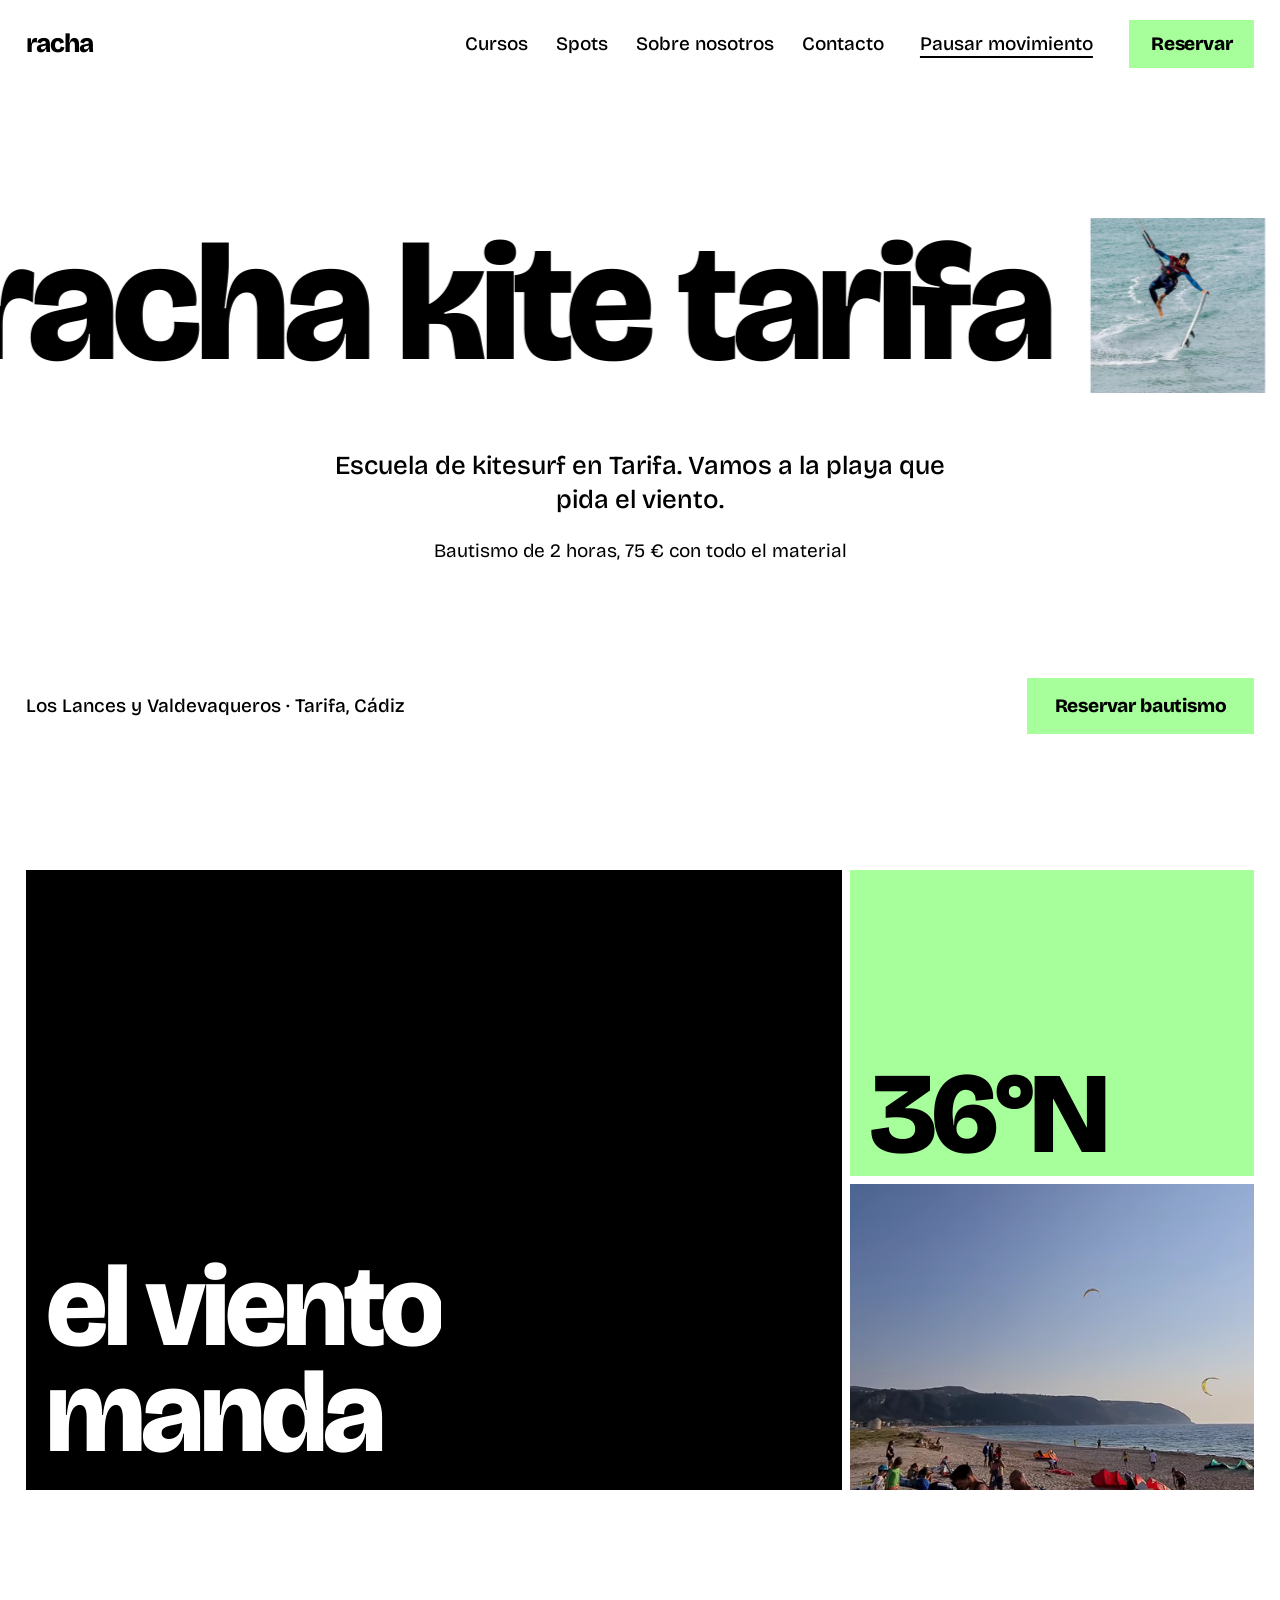
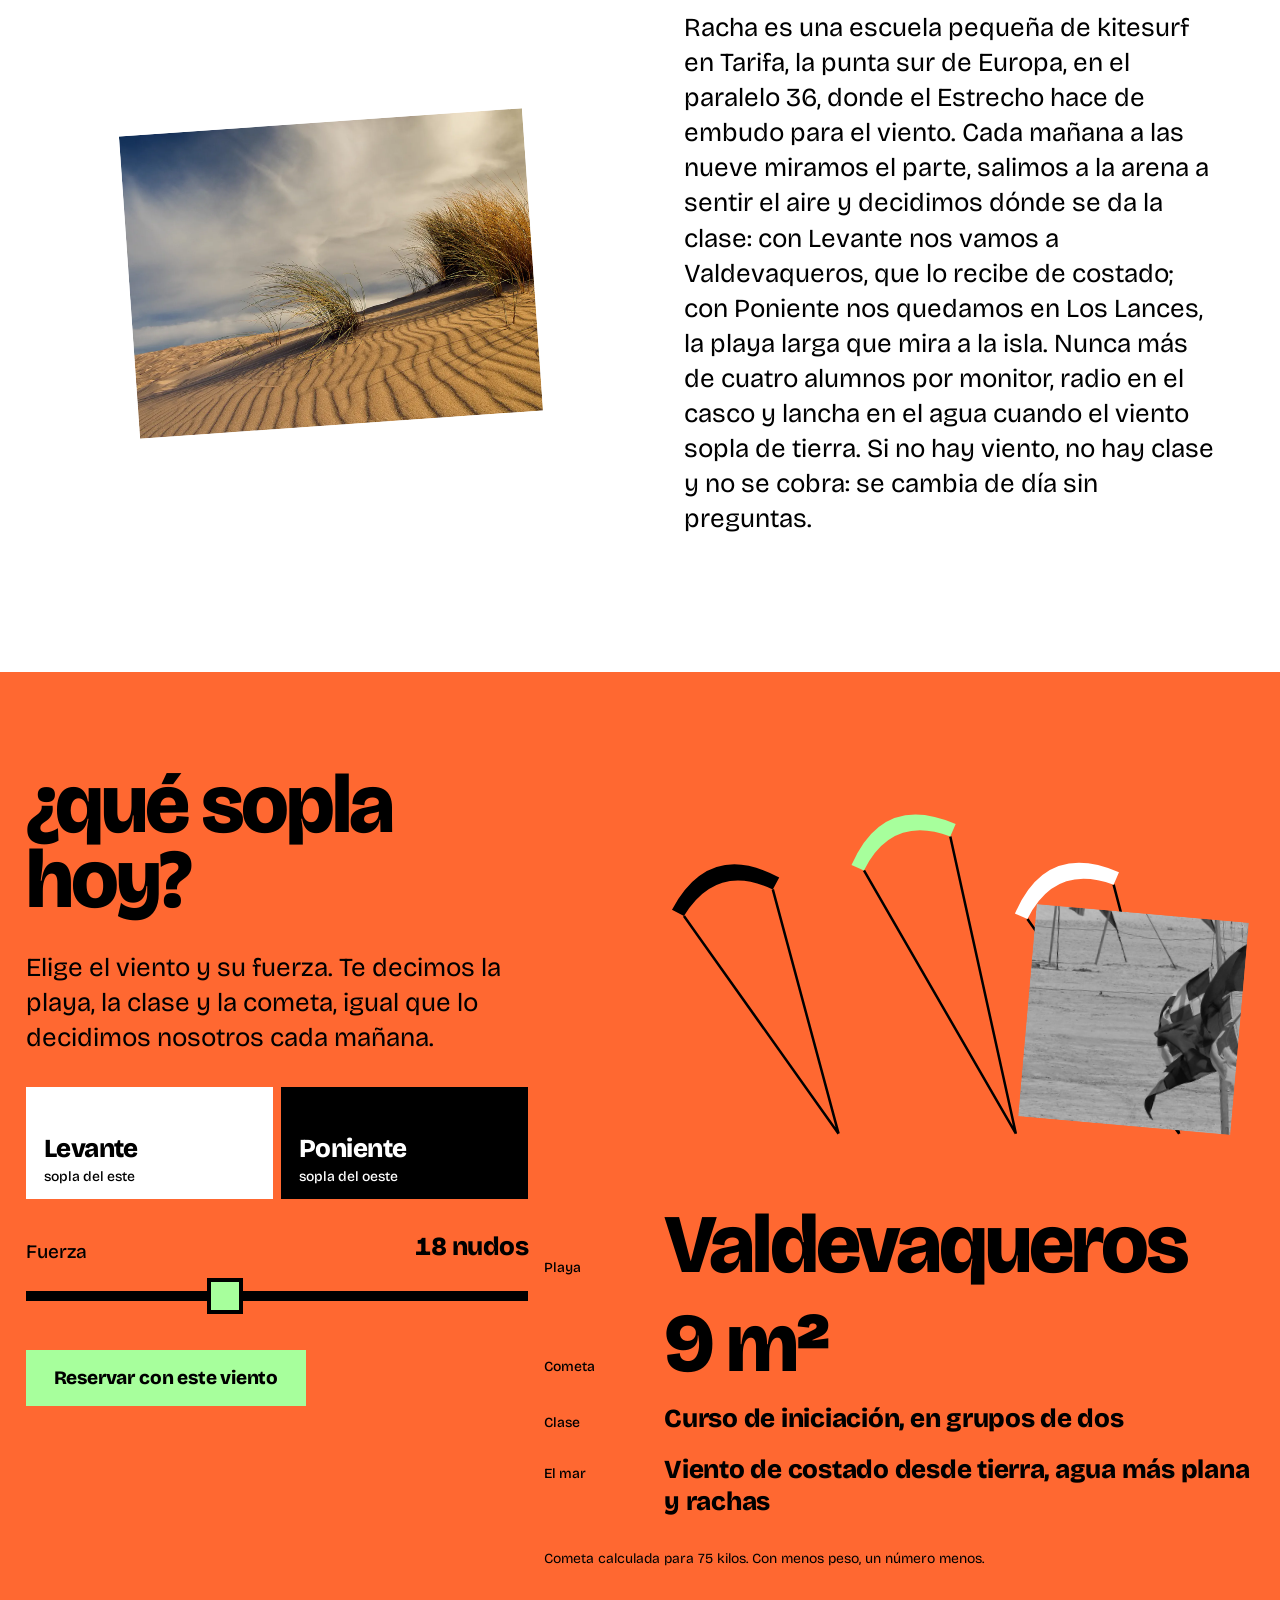
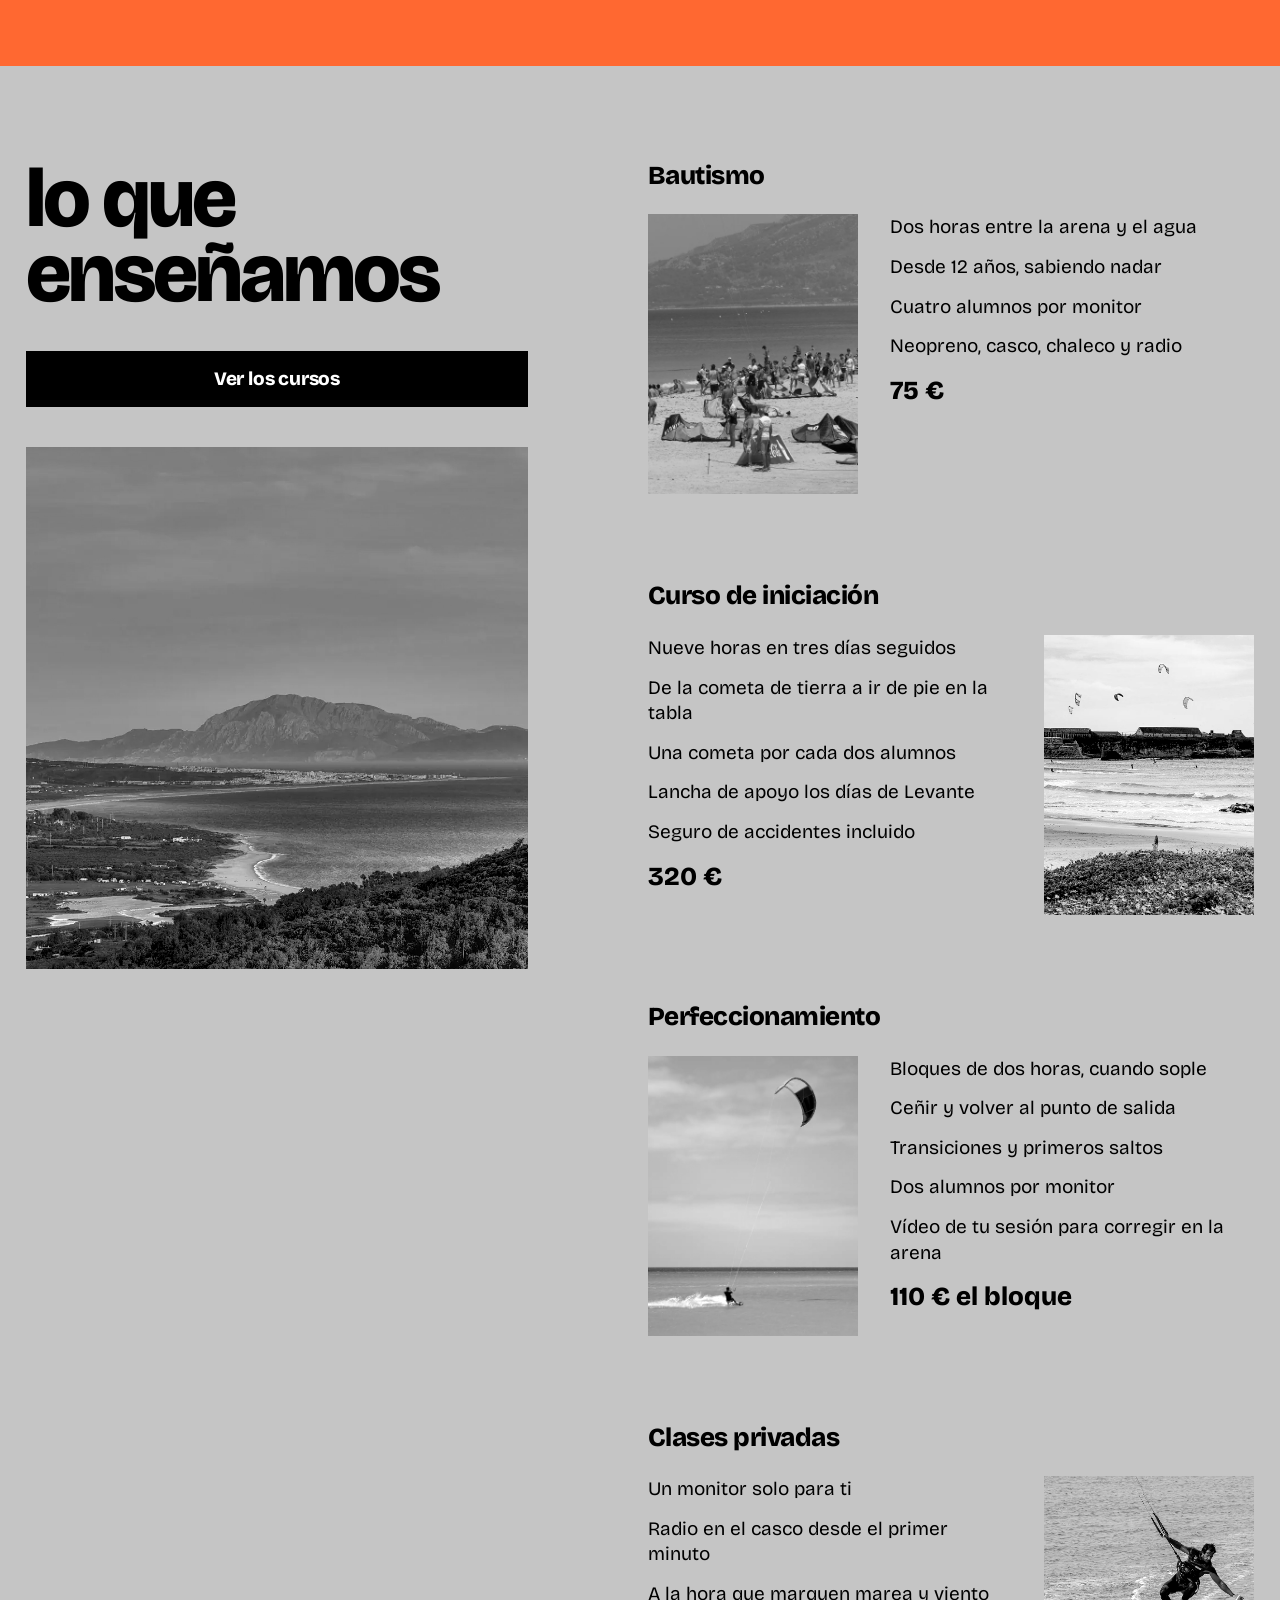
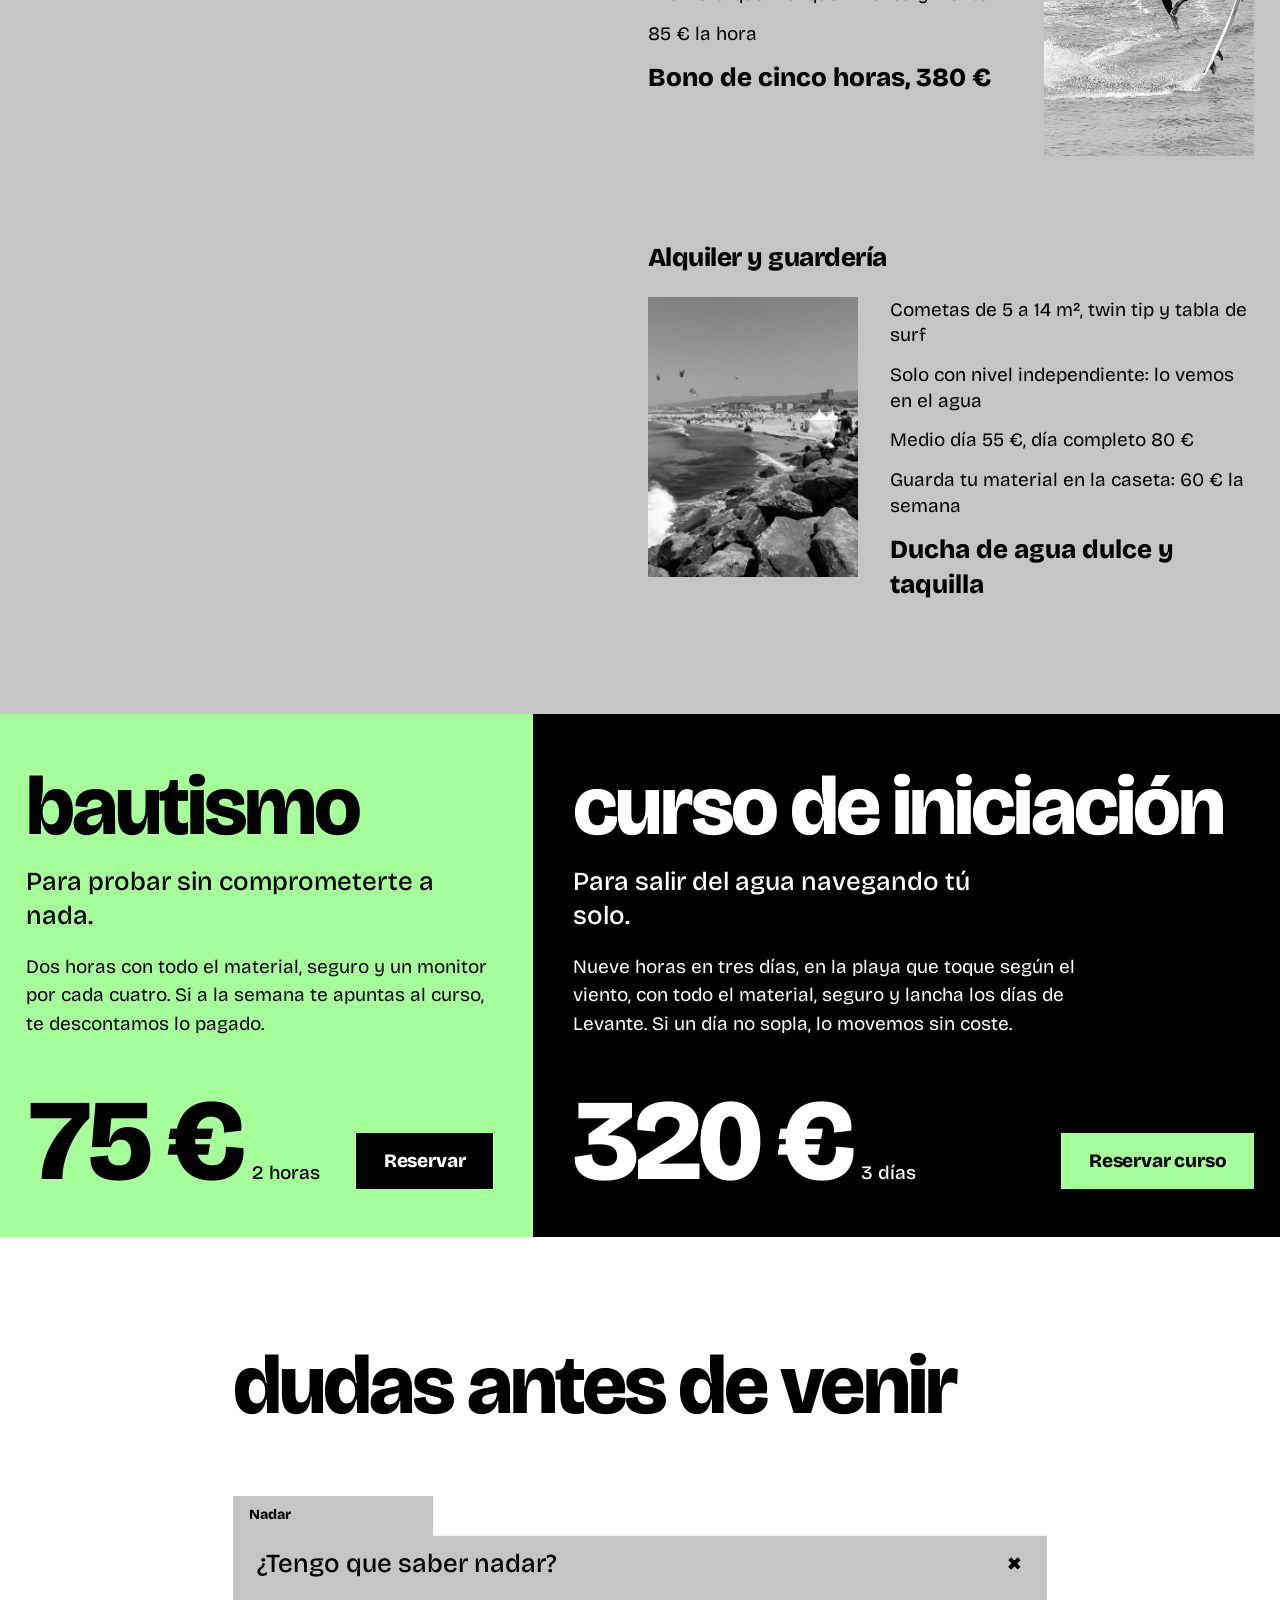
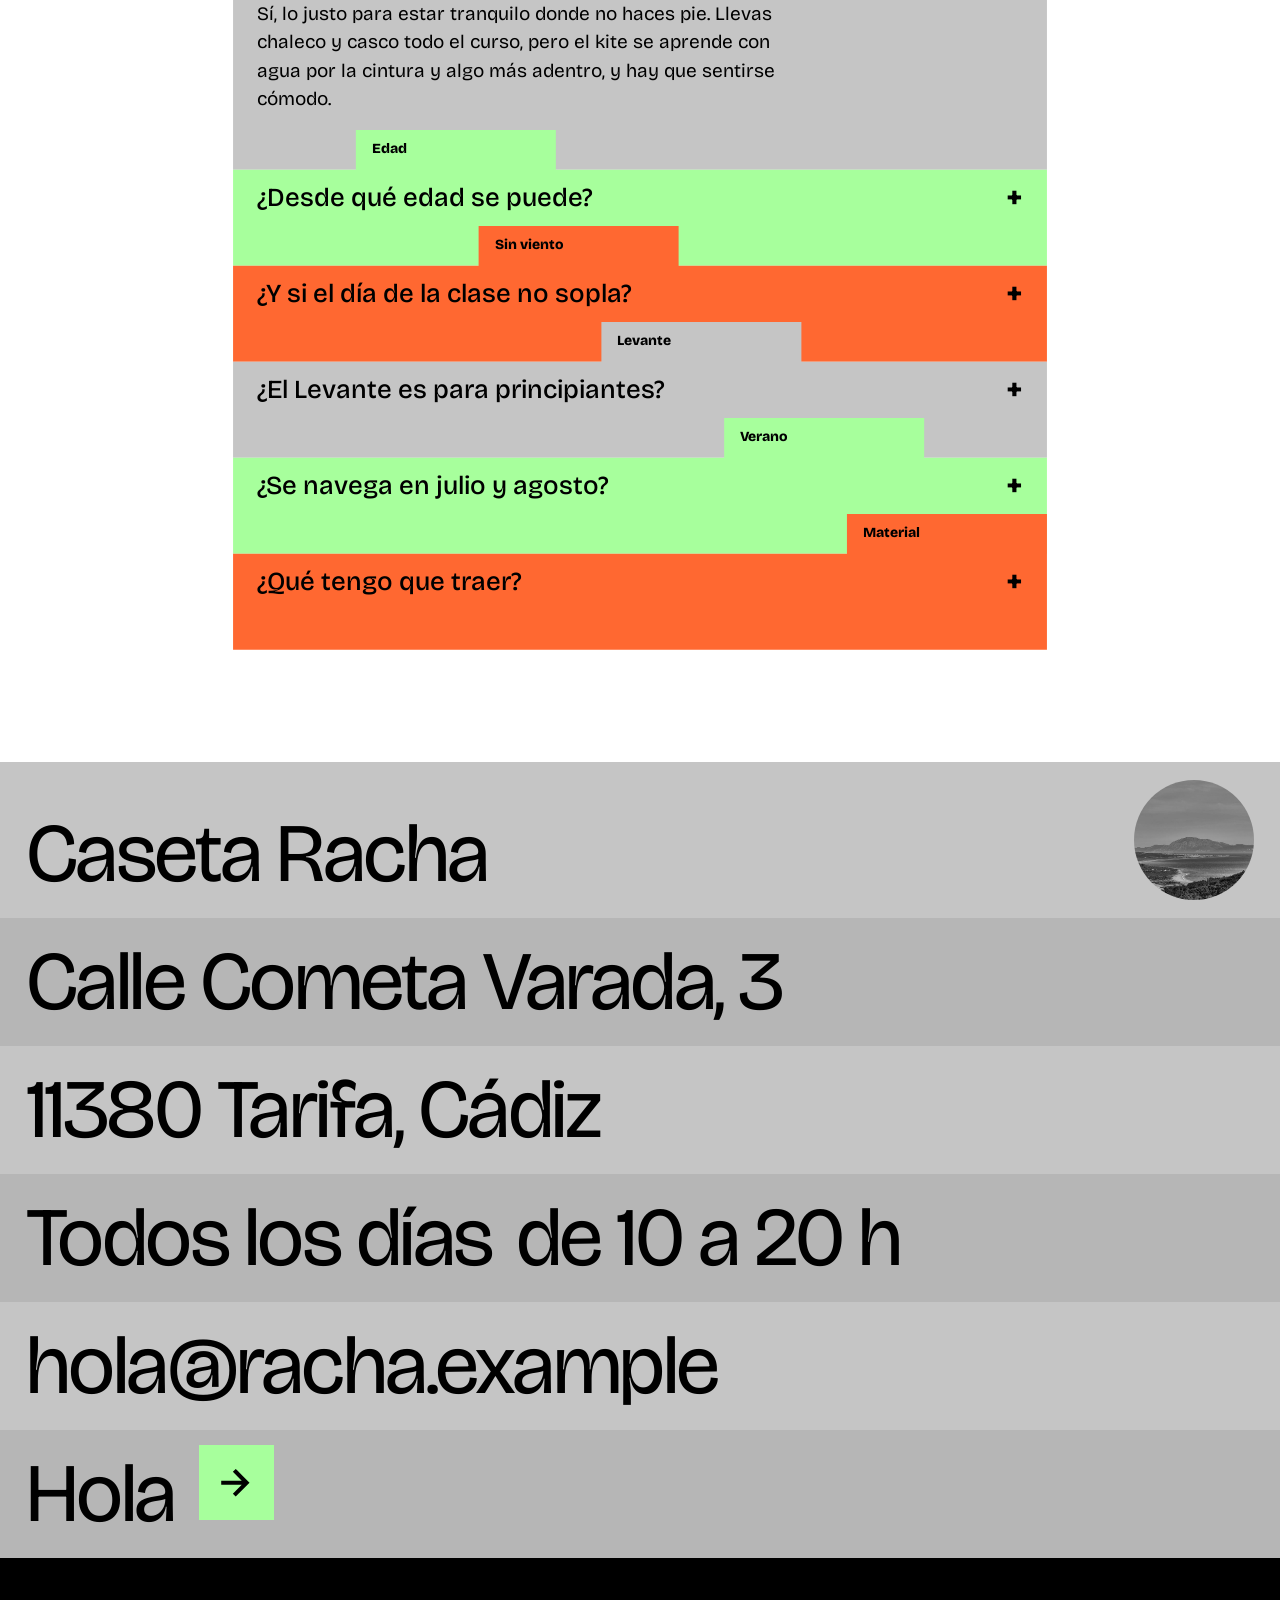
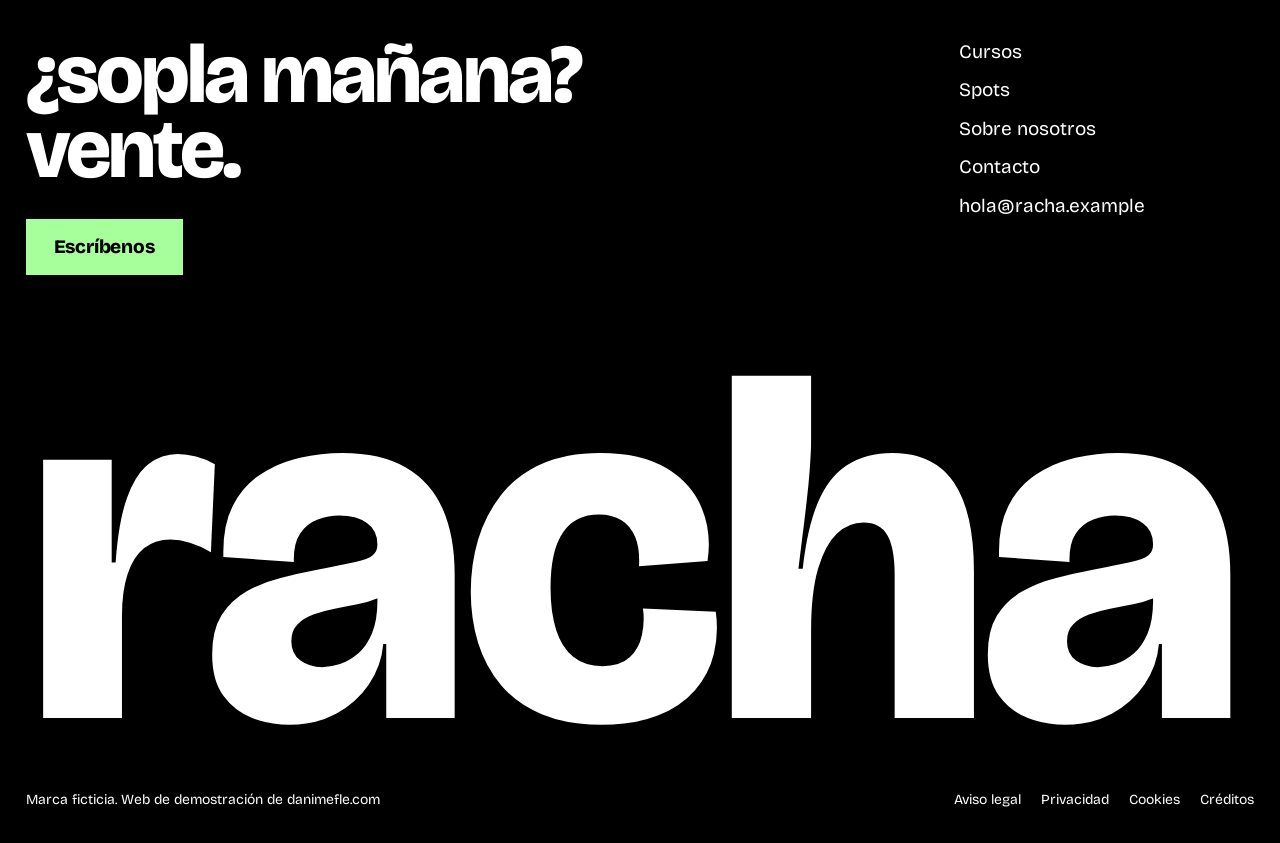
==== commit 390fe4bb: "Arreglos de la revisión: servidor local acotado, formulario que no envía sin JavaScript, menú móvil " ====
--- a/index.html
+++ b/index.html
@@ -60,6 +60,8 @@
         <li><a href="contacto.html">Contacto</a></li>
     </ul>
   </nav>
+  <!-- Pausa del movimiento continuo (solo aparece si la página lo tiene) / Pause for continuous motion (only shown if the page has it) -->
+  <button class="barra__pausa" type="button" hidden>Pausar movimiento</button>
   <a class="btn btn--sm barra__cta" href="contacto.html#formulario">Reservar</a>
   <button class="barra__menu" type="button" aria-expanded="false" aria-controls="menu-movil">Menú</button>
 </header>
@@ -88,7 +90,7 @@
        The tape moves with the chosen wind; the first copy is the real text and the rest are hidden
        from screen readers. -->
   <div class="hero__mid">
-    <h1 class="hero__line" data-linea>
+    <h1 class="hero__line" data-linea data-continuo>
       <span class="hero__track" data-pista>
         <span class="hero__seg">racha kite tarifa<span class="hero__pic"><img src="assets/img/kiter-cuadrado.webp" width="720" height="720" alt="" fetchpriority="high"></span></span>
         <span class="hero__seg" aria-hidden="true">racha kite tarifa<span class="hero__pic"><img src="assets/img/isla-cuadrado.webp" width="720" height="720" alt=""></span></span>
@@ -127,14 +129,14 @@
     <!-- Baldosa C: la imagen en movimiento (bucle mudo con póster) -->
     <!-- Tile C: the moving picture (muted loop with a poster) -->
     <div class="tile tile--c">
-      <video class="loop" autoplay muted loop playsinline preload="metadata" poster="assets/video/cometas-atardecer-poster.webp" width="854" height="384" aria-hidden="true">
+      <video class="loop" muted loop playsinline preload="metadata" data-continuo poster="assets/video/cometas-atardecer-poster.webp" width="854" height="384" aria-hidden="true">
         <source src="assets/video/cometas-atardecer.webm" type="video/webm">
       </video>
     </div>
     <!-- Baldosa D: foto de la duna a la izquierda y el texto largo a la derecha -->
     <!-- Tile D: dune photo on the left and the long text on the right -->
     <div class="tile tile--d">
-      <figure class="intro__pic" data-r style="--i:0">
+      <figure class="intro__pic" data-continuo data-r style="--i:0">
         <img src="assets/img/duna.webp" width="1600" height="1092" alt="La arena de la duna de Valdevaqueros, rizada por el viento, con matas de barrón" loading="lazy" decoding="async">
       </figure>
       <p class="intro__text" data-r style="--i:1">Racha es una escuela pequeña de kitesurf en Tarifa, la punta sur de Europa, en el paralelo 36, donde el Estrecho hace de embudo para el viento. Cada mañana a las nueve miramos el parte, salimos a la arena a sentir el aire y decidimos dónde se da la clase: con Levante nos vamos a Valdevaqueros, que lo recibe de costado; con Poniente nos quedamos en Los Lances, la playa larga que mira a la isla. Nunca más de cuatro alumnos por monitor, radio en el casco y lancha en el agua cuando el viento sopla de tierra. Si no hay viento, no hay clase y no se cobra: se cambia de día sin preguntas.</p>
@@ -171,7 +173,7 @@
     <!-- Right column: the stage (wind streaks and kites) and the answer -->
     <div class="viento__out">
       <div class="stage" data-r style="--i:1" aria-hidden="true">
-        <canvas class="stage__wind" width="800" height="420"></canvas>
+        <canvas class="stage__wind" width="800" height="420" data-continuo></canvas>
         <svg class="stage__kites" viewBox="0 0 800 420" preserveAspectRatio="xMidYMid meet">
           <!-- Tres cometas de arco: su tamaño sigue a los m² recomendados -->
           <!-- Three arc kites: their size follows the recommended m² -->
--- a/assets/css/estilos.css
+++ b/assets/css/estilos.css
@@ -617,15 +617,18 @@
   /* El nombre del pie sube desde abajo / The footer name rises from below */
   html.js .pie__mark [data-r] { transform: translateY(35%); transition-duration: 1200ms; }
   html.js .pie__mark [data-r].is-in { transform: none; }
-  /* La foto de la duna sigue moviéndose despacio / The dune photo keeps drifting slowly */
-  .intro__pic img { animation: deriva 14s var(--ease-soft) infinite alternate; }
-  @keyframes deriva { from { transform: scale(1.12) translateX(-3%); } to { transform: scale(1.02) translateX(2%); } }
-}
-/* Con movimiento reducido el vídeo se queda en el póster / With reduced motion the video stays on its poster */
+}
+/* La foto de la duna se mueve despacio; se para con el botón de pausa o con movimiento reducido */
+/* The dune photo drifts slowly; it stops with the pause button or with reduced motion */
+.intro__pic img { animation: deriva 14s var(--ease-soft) infinite alternate; }
+@keyframes deriva { from { transform: scale(1.12) translateX(-3%); } to { transform: scale(1.02) translateX(2%); } }
+/* Pausa: el botón (o el movimiento reducido al cargar) para todas las animaciones continuas */
+/* Pause: the button (or reduced motion on load) stops every continuous animation */
+html.pausa .intro__pic img, html.pausa .m-flecha { animation-play-state: paused; }
 @media (prefers-reduced-motion: reduce) {
   html { scroll-behavior: auto; }
-  .loop { display: none; }
-  .tile--c { background: url("../video/cometas-atardecer-poster.webp") center / cover no-repeat; }
+  /* Sin JS no hay botón: con movimiento reducido no se anima nada / Without JS there is no button: nothing animates */
+  html:not(.js) .intro__pic img, html:not(.js) .m-flecha { animation: none; }
 }
 
 /* ===================== MÓVIL / PHONE (≤ 760 px) ===================== */
@@ -798,6 +801,21 @@
 .barra__links a[aria-current="page"] { text-decoration-color: var(--ink); text-decoration-thickness: 4px; }
 .btn--sm { min-height: 48px; padding: 0 22px; }
 .barra__menu { display: none; }
+/* Botón de pausa: texto plano subrayado, objetivo táctil de 44 px / Pause button: plain underlined text, 44px target */
+.barra__pausa {
+  min-height: 44px;
+  padding: 0 4px;
+  background: none;
+  border: 0;
+  font: inherit;
+  font-weight: 500;
+  color: inherit;
+  text-decoration: underline;
+  text-decoration-thickness: 2px;
+  text-underline-offset: 0.3em;
+  cursor: pointer;
+}
+.barra__pausa[hidden] { display: none; }
 
 /* Menú del móvil: panel negro a pantalla completa, con foco atrapado (ver movimiento.js) */
 /* Phone menu: full-screen black panel, with a focus trap (see movimiento.js) */
@@ -979,13 +997,12 @@
 .m-flecha { stroke: var(--ink); stroke-width: 5; fill: none; }
 .m-flechas { transition: transform 600ms var(--ease-out); transform-box: fill-box; transform-origin: center; }
 .m-flechas.is-poniente { transform: scaleX(-1); }
-@media (prefers-reduced-motion: no-preference) {
-  /* Las flechas avanzan y se desvanecen en el sentido del viento / Arrows travel and fade in the wind's direction */
-  .m-flecha { animation: soplo 2.2s linear infinite; }
-  .m-flecha:nth-child(2) { animation-delay: -0.7s; }
-  .m-flecha:nth-child(3) { animation-delay: -1.4s; }
-  @keyframes soplo { 0% { transform: translateX(40px); opacity: 0; } 25% { opacity: 1; } 75% { opacity: 1; } 100% { transform: translateX(-40px); opacity: 0; } }
-}
+/* Las flechas avanzan y se desvanecen en el sentido del viento (se paran con la pausa) */
+/* Arrows travel and fade in the wind's direction (they stop with the pause) */
+.m-flecha { animation: soplo 2.2s linear infinite; }
+.m-flecha:nth-child(2) { animation-delay: -0.7s; }
+.m-flecha:nth-child(3) { animation-delay: -1.4s; }
+@keyframes soplo { 0% { transform: translateX(40px); opacity: 0; } 25% { opacity: 1; } 75% { opacity: 1; } 100% { transform: translateX(-40px); opacity: 0; } }
 
 /* Ficha de spot: foto y texto, alternando lado / Spot card: photo and text, alternating sides */
 .spot { display: grid; grid-template-columns: repeat(12, minmax(0, 1fr)); gap: 16px 32px; align-items: center; padding: 64px 0; }
@@ -1094,7 +1111,15 @@
   .texto__cuerpo { grid-column: 1 / 13; }
 }
 @media (max-width: 860px) {
-  .barra__links, .barra__cta { display: none; }
+  /* Sin JS los enlaces se ven (en una segunda fila); solo se pliegan cuando el menú está listo */
+  /* Without JS the links stay visible (on a second row); they fold only once the menu is ready */
+  .barra { flex-wrap: wrap; row-gap: 0; }
+  .barra__nav { order: 3; width: 100%; padding-bottom: 8px; }
+  .barra__links { flex-wrap: wrap; gap: 4px 18px; }
+  html.menu-listo .barra__nav, html.menu-listo .barra__cta { display: none; }
+  html:not(.menu-listo) .barra { padding-top: 12px; }
+  html:not(.menu-listo) .barra__menu { display: none !important; }
+  .barra__pausa { font-size: var(--step-small); }
   .barra__menu {
     display: inline-flex;
     align-items: center;
